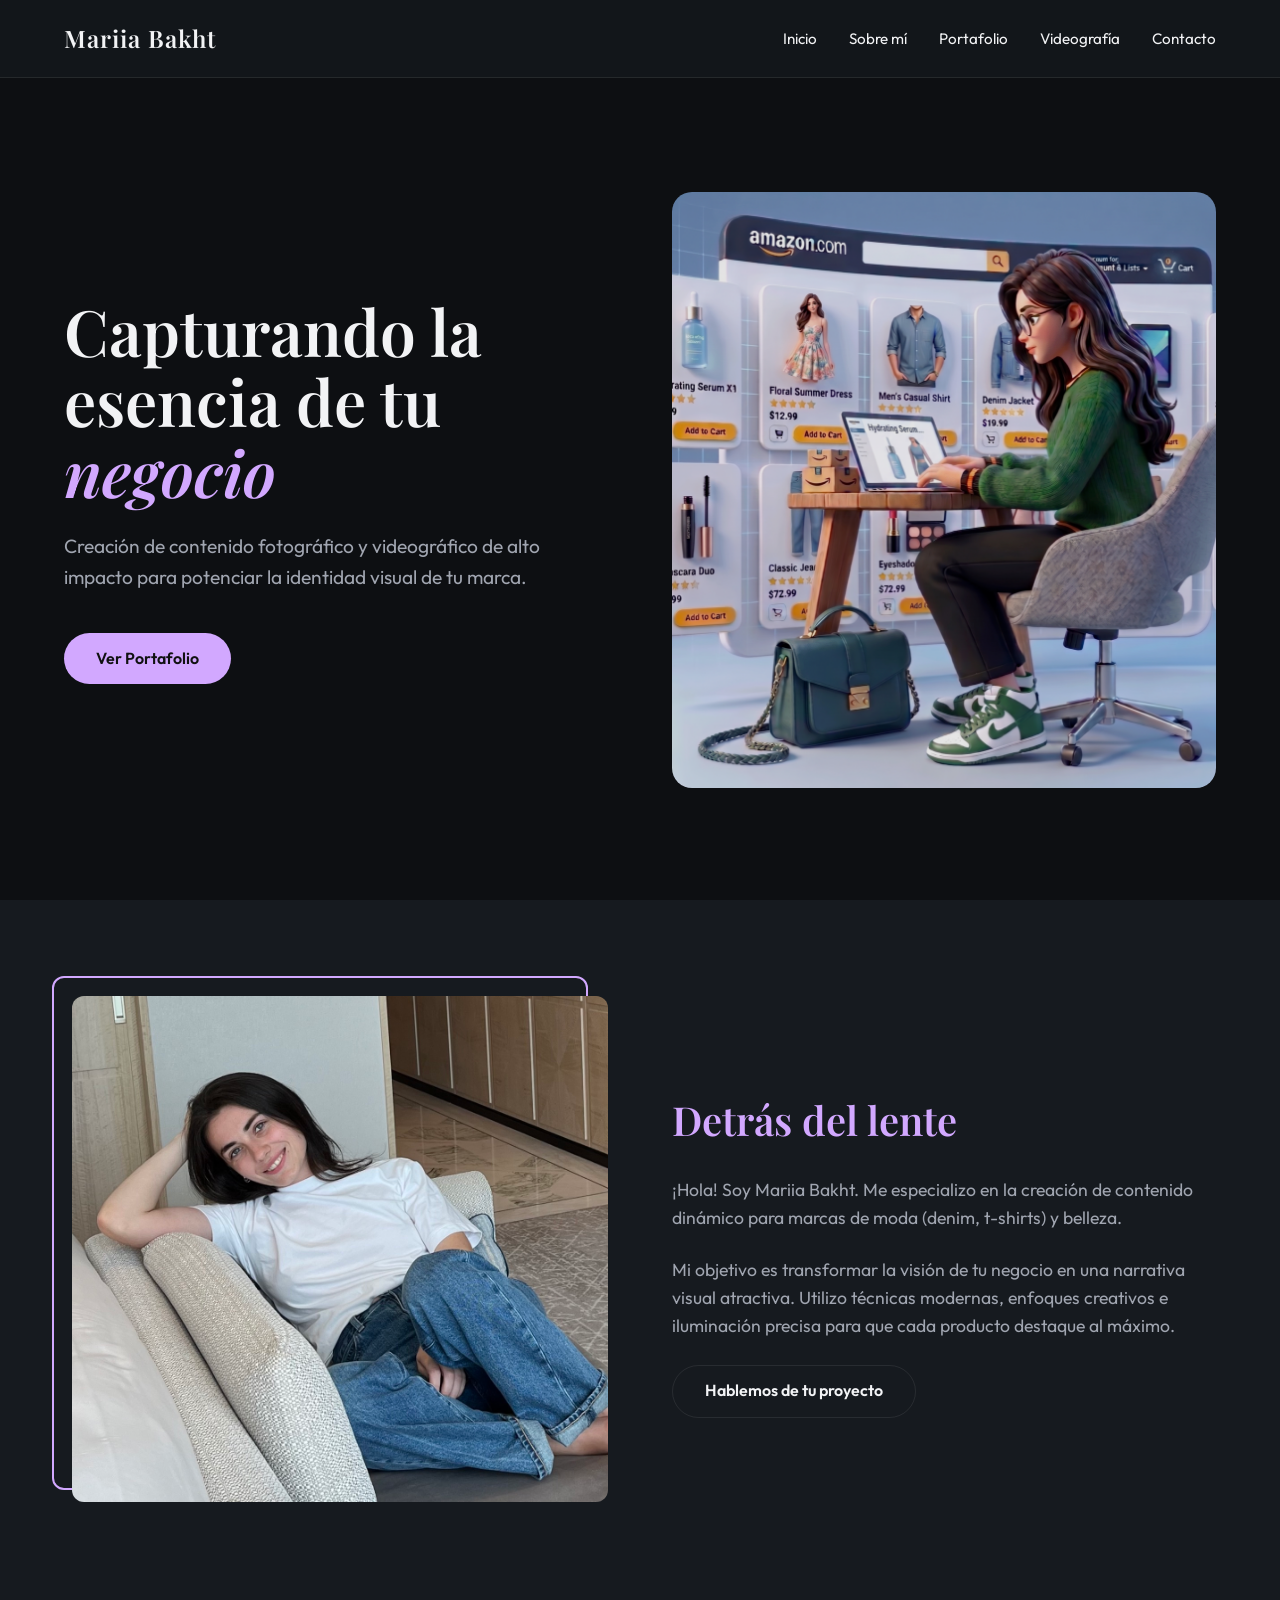
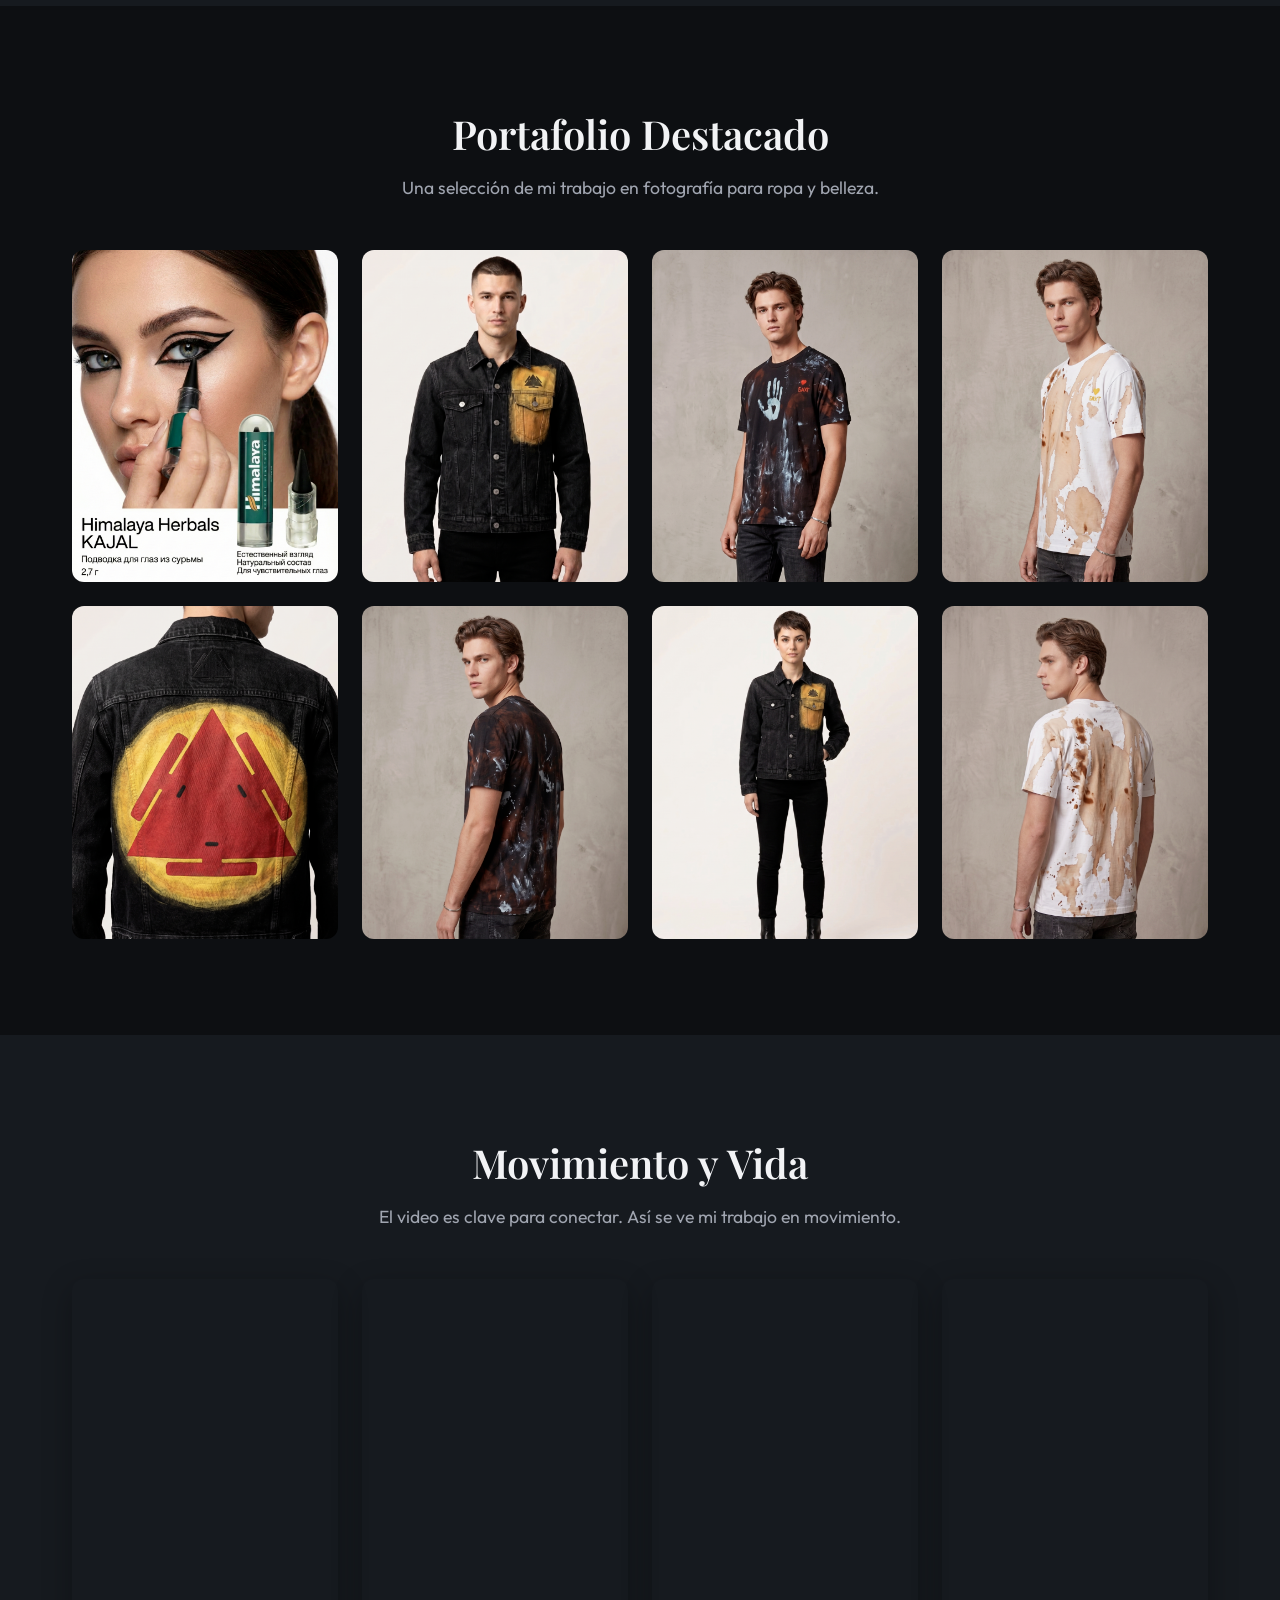
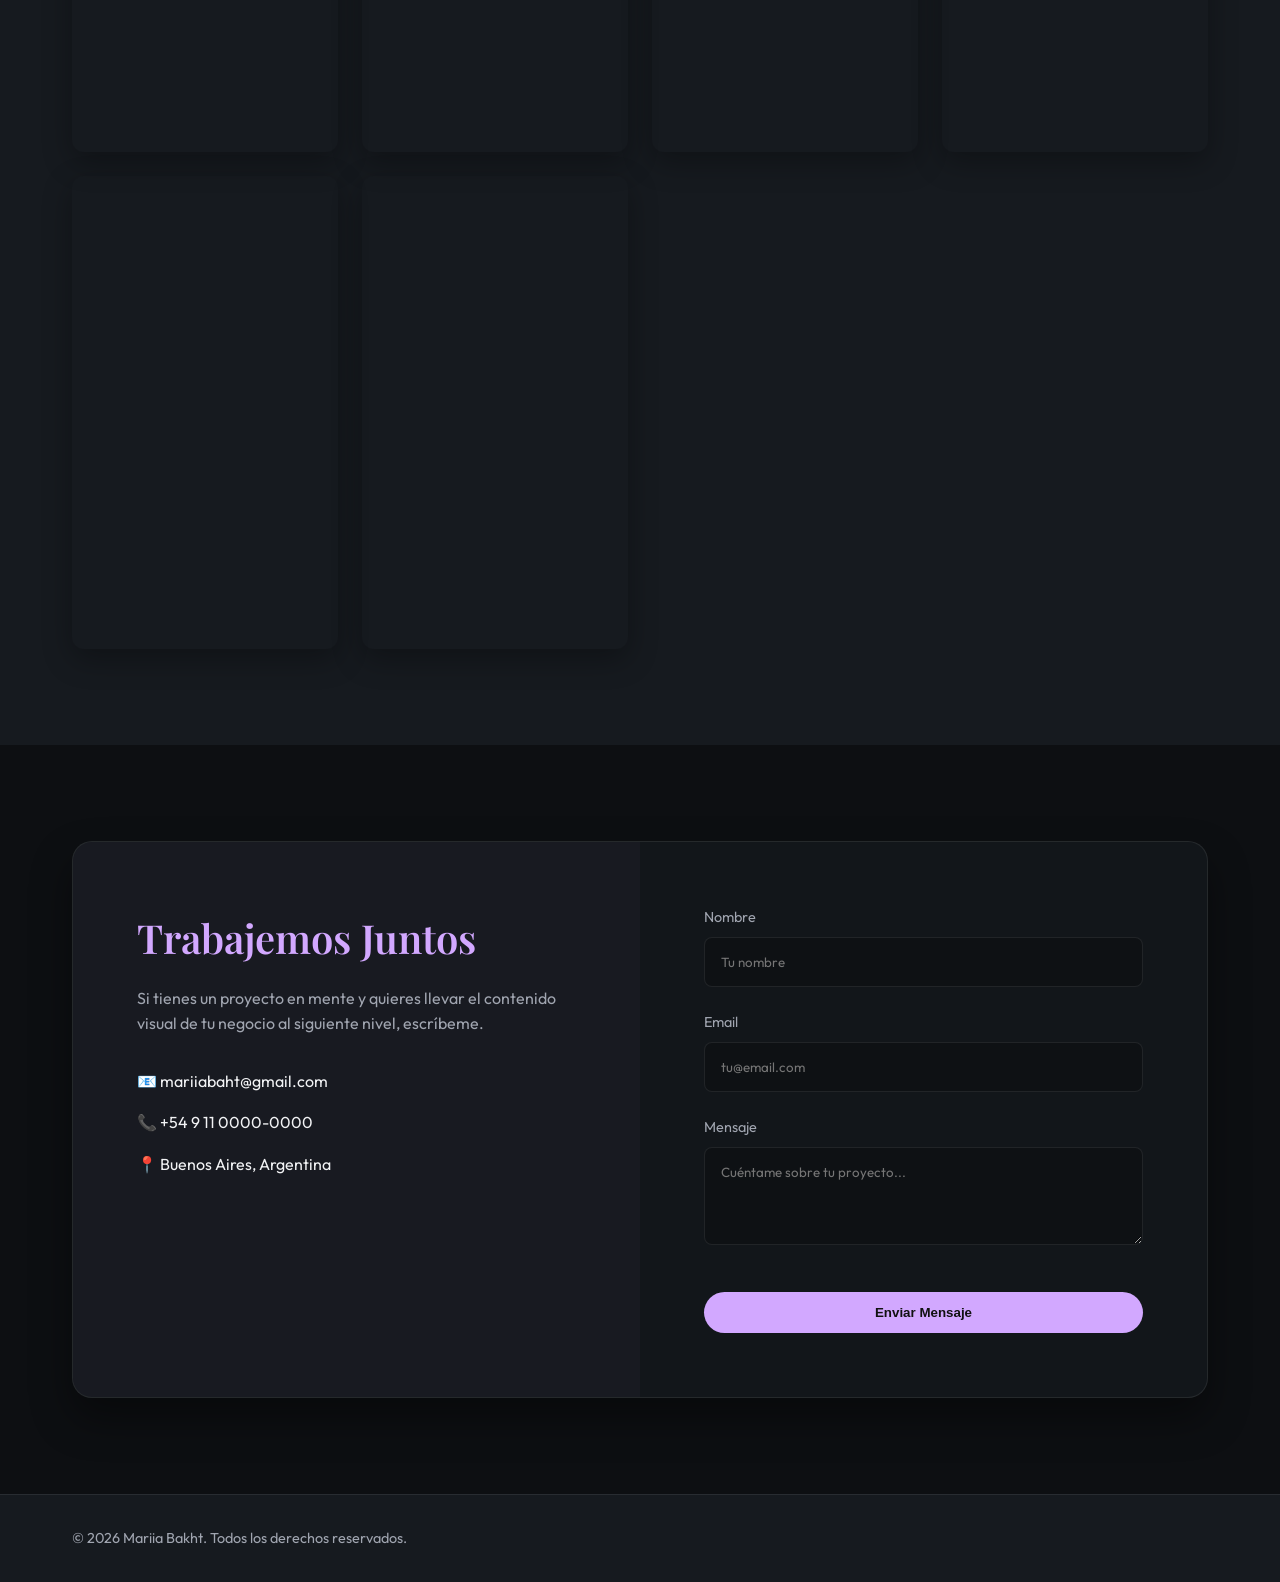
==== index.html @ 43c28d66 "Add files via upload" ====
<!DOCTYPE html>
<html lang="es">

<head>
    <meta charset="UTF-8">
    <meta name="viewport" content="width=device-width, initial-scale=1.0">
    <title>Mariia Bakht | Content Creator</title>
    <meta name="description"
        content="Portafolio de Mariia Bakht, creadora de contenido visual (foto y video) para negocios, marcas de ropa y belleza.">
    <link rel="preconnect" href="https://fonts.googleapis.com">
    <link rel="preconnect" href="https://fonts.gstatic.com" crossorigin>
    <link
        href="https://fonts.googleapis.com/css2?family=Outfit:wght@300;400;600;800&family=Playfair+Display:ital,wght@0,600;1,600&display=swap"
        rel="stylesheet">
    <link rel="stylesheet" href="style.css">
</head>

<body>
    <header class="navbar">
        <a href="#inicio" class="logo">Mariia Bakht</a>
        <nav>
            <ul class="nav-links">
                <li><a href="#inicio">Inicio</a></li>
                <li><a href="#sobre-mi">Sobre mí</a></li>
                <li><a href="#portafolio">Portafolio</a></li>
                <li><a href="#videografia">Videografía</a></li>
                <li><a href="#contacto">Contacto</a></li>
            </ul>
        </nav>
    </header>
    <section id="inicio" class="hero">
        <div class="hero-content">
            <h1>Capturando la esencia de tu <span>negocio</span></h1>
            <p>Creación de contenido fotográfico y videográfico de alto impacto para potenciar la identidad visual de tu
                marca.</p>
            <a href="#portafolio" class="btn-primary">Ver Portafolio</a>
        </div>
        <div class="hero-image">
            <img src="images/background.png" alt="Hero background">
        </div>
    </section>
    <section id="sobre-mi" class="about">
        <div class="container">
            <div class="about-grid">
                <div class="about-image">
                    <img src="images/MariiaBakht_web.jpg" alt="Foto de Mariia Bakht trabajando">
                    <div class="image-backdrop"></div>
                </div>
                <div class="about-text">
                    <h2>Detrás del lente</h2>
                    <p>¡Hola! Soy Mariia Bakht. Me especializo en la creación de contenido dinámico para marcas de moda
                        (denim, t-shirts) y belleza.</p>
                    <p>Mi objetivo es transformar la visión de tu negocio en una narrativa visual atractiva. Utilizo
                        técnicas modernas, enfoques creativos e iluminación precisa para que cada producto destaque al
                        máximo.</p>
                    <a href="#contacto" class="btn-secondary">Hablemos de tu proyecto</a>
                </div>
            </div>
        </div>
    </section>
    <section id="portafolio" class="portfolio">
        <div class="container">
            <h2>Portafolio Destacado</h2>
            <p class="section-subtitle">Una selección de mi trabajo en fotografía para ropa y belleza.</p>

            <div class="gallery-grid">
                <div class="gallery-item">
                    <img src="images/himal1.png" alt="Trabajo Beauty">
                    <div class="overlay">
                        <h3>Beauty</h3>
                        <p>Iluminación y detalle</p>
                    </div>
                </div>
                <div class="gallery-item stretch-row">
                    <img src="images/denim/denim2.png" alt="Trabajo Denim">
                    <div class="overlay">
                        <h3>Denim</h3>
                        <p>Colección de temporada</p>
                    </div>
                </div>
                <div class="gallery-item stretch-row">
                    <img src="images/t-shirt/t-shirt2.png" alt="Trabajo T-Shirt">
                    <div class="overlay">
                        <h3>T-Shirts</h3>
                        <p>Casual y fresco</p>
                    </div>
                </div>
                <div class="gallery-item">
                    <img src="images/t-shirt 2/t-shirt_2_2.png" alt="Trabajo T-Shirt 2">
                    <div class="overlay">
                        <h3>Streetwear</h3>
                        <p>Estética moderna</p>
                    </div>
                </div>
                <div class="gallery-item">
                    <img src="images/denim/denim1.png" alt="Trabajo Denim 1">
                    <div class="overlay">
                        <h3>Denim Urbano</h3>
                        <p>Texturas y estilo</p>
                    </div>
                </div>
                <div class="gallery-item">
                    <img src="images/t-shirt/t-shirt3.png" alt="Trabajo T-Shirt 3">
                    <div class="overlay">
                        <h3>T-Shirts</h3>
                        <p>Moda casual</p>
                    </div>
                </div>
                <div class="gallery-item">
                    <img src="images/denim/denim3.png" alt="Trabajo Denim 3">
                    <div class="overlay">
                        <h3>Jeans Wear</h3>
                        <p>Detalles en mezclilla</p>
                    </div>
                </div>
                <div class="gallery-item">
                    <img src="images/t-shirt 2/t-shirt_2_3.png" alt="Trabajo Streetwear 3">
                    <div class="overlay">
                        <h3>Streetwear</h3>
                        <p>Vibras urbanas</p>
                    </div>
                </div>
            </div>
        </div>
    </section>
    <section id="videografia" class="videography">
        <div class="container">
            <h2>Movimiento y Vida</h2>
            <p class="section-subtitle">El video es clave para conectar. Así se ve mi trabajo en movimiento.</p>

            <div class="video-grid">
                <div class="video-wrapper">
                    <video autoplay loop muted playsinline>
                        <source src="images/video/video10.mp4" type="video/mp4">
                    </video>
                </div>
                <div class="video-wrapper">
                    <video autoplay loop muted playsinline>
                        <source src="images/video/video11.mp4" type="video/mp4">
                    </video>
                </div>
                <div class="video-wrapper">
                    <video autoplay loop muted playsinline>
                        <source src="images/video/video3.mp4" type="video/mp4">
                    </video>
                </div>
                <div class="video-wrapper">
                    <video autoplay loop muted playsinline>
                        <source src="images/video/video9.mp4" type="video/mp4">
                    </video>
                </div>
                <div class="video-wrapper">
                    <video autoplay loop muted playsinline>
                        <source src="images/video/video12.mp4" type="video/mp4">
                    </video>
                </div>
                <div class="video-wrapper">
                    <video autoplay loop muted playsinline>
                        <source src="images/video/video13.mp4" type="video/mp4">
                    </video>
                </div>
            </div>
        </div>
    </section>
    <section id="contacto" class="contact">
        <div class="container">
            <div class="contact-box">
                <div class="contact-info">
                    <h2>Trabajemos Juntos</h2>
                    <p>Si tienes un proyecto en mente y quieres llevar el contenido visual de tu negocio al siguiente
                        nivel, escríbeme.</p>
                    <ul>
                        <li>📧 mariiabaht@gmail.com</li>
                        <li>📞 +54 9 11 0000-0000</li>
                        <li>📍 Buenos Aires, Argentina</li>
                    </ul>
                </div>
                <form class="contact-form" action="#" method="get">
                    <div class="input-group">
                        <label for="name">Nombre</label>
                        <input type="text" id="name" name="name" required placeholder="Tu nombre">
                    </div>
                    <div class="input-group">
                        <label for="email">Email</label>
                        <input type="email" id="email" name="email" required placeholder="tu@email.com">
                    </div>
                    <div class="input-group">
                        <label for="message">Mensaje</label>
                        <textarea id="message" name="message" rows="4" required
                            placeholder="Cuéntame sobre tu proyecto..."></textarea>
                    </div>
                    <button type="submit" class="btn-primary"
                        onclick="event.preventDefault(); alert('¡Gracias por tu mensaje! Me comunicaré contigo pronto.');">Enviar
                        Mensaje</button>
                </form>
            </div>
        </div>
    </section>
    <footer>
        <div class="container footer-content">
            <p>&copy; 2026 Mariia Bakht. Todos los derechos reservados.</p>
        </div>
    </footer>
</body>

</html>
---- style.css ----
:root {
    --bg-color: #0d0f12;
    --bg-secondary: #161a1f;
    --text-primary: #f2f3f5;
    --text-secondary: #a0a5b0;
    --accent: #d2a8ff;
    --accent-hover: #b886f8;
    --glass-bg: rgba(22, 26, 31, 0.7);
    --glass-border: rgba(255, 255, 255, 0.08);
    --font-heading: 'Playfair Display', serif;
    --font-body: 'Outfit', sans-serif;
    --transition: 0.3s cubic-bezier(0.4, 0, 0.2, 1);
}

* {
    margin: 0;
    padding: 0;
    box-sizing: border-box;
}

html {
    scroll-behavior: smooth;
}

body {
    background-color: var(--bg-color);
    color: var(--text-primary);
    font-family: var(--font-body);
    line-height: 1.6;
    overflow-x: hidden;
}

h1, h2, h3 {
    font-family: var(--font-heading);
    font-weight: 600;
}

a {
    text-decoration: none;
    color: inherit;
    transition: var(--transition);
}

ul {
    list-style: none;
}

.container {
    max-width: 1200px;
    margin: 0 auto;
    padding: 0 2rem;
}

.section-subtitle {
    color: var(--text-secondary);
    text-align: center;
    margin-bottom: 3rem;
    font-size: 1.1rem;
}

.btn-primary, .btn-secondary {
    display: inline-block;
    padding: 0.8rem 2rem;
    border-radius: 50px;
    font-weight: 600;
    cursor: pointer;
    border: none;
    transition: var(--transition);
}

.btn-primary {
    background-color: var(--accent);
    color: #111;
}

.btn-primary:hover {
    background-color: var(--accent-hover);
    transform: translateY(-2px);
    box-shadow: 0 10px 20px rgba(210, 168, 255, 0.2);
}

.btn-secondary {
    background-color: transparent;
    color: var(--text-primary);
    border: 1px solid var(--glass-border);
}

.btn-secondary:hover {
    border-color: var(--accent);
    color: var(--accent);
}

.navbar {
    position: fixed;
    top: 0;
    width: 100%;
    display: flex;
    justify-content: space-between;
    align-items: center;
    padding: 1.2rem 5%;
    background: var(--glass-bg);
    backdrop-filter: blur(12px);
    -webkit-backdrop-filter: blur(12px);
    border-bottom: 1px solid var(--glass-border);
    z-index: 1000;
}

.logo {
    font-family: var(--font-heading);
    font-size: 1.5rem;
    font-weight: 600;
    letter-spacing: 1px;
}

.nav-links {
    display: flex;
    gap: 2rem;
}

.nav-links a {
    font-size: 0.95rem;
    font-weight: 400;
    position: relative;
}

.nav-links a::after {
    content: '';
    position: absolute;
    bottom: -4px;
    left: 0;
    width: 0;
    height: 2px;
    background-color: var(--accent);
    transition: var(--transition);
}

.nav-links a:hover {
    color: var(--accent);
}

.nav-links a:hover::after {
    width: 100%;
}

.hero {
    min-height: 100vh;
    display: flex;
    align-items: center;
    padding: 0 5%;
    padding-top: 80px;
    gap: 4rem;
}

.hero-content {
    flex: 1;
}

.hero-content h1 {
    font-size: 4rem;
    line-height: 1.1;
    margin-bottom: 1.5rem;
}

.hero-content h1 span {
    color: var(--accent);
    font-style: italic;
}

.hero-content p {
    color: var(--text-secondary);
    font-size: 1.2rem;
    margin-bottom: 2.5rem;
    max-width: 500px;
}

.hero-image {
    flex: 1;
    display: flex;
    justify-content: center;
    align-items: center;
}

.hero-image img, .hero-image video {
    max-width: 100%;
    max-height: 80vh;
    width: auto;
    height: auto;
    display: block;
    border-radius: 20px;
    filter: brightness(0.9);
}

.about {
    padding: 6rem 0;
    background-color: var(--bg-secondary);
}

.about-grid {
    display: grid;
    grid-template-columns: 1fr 1fr;
    gap: 4rem;
    align-items: center;
}

.about-image {
    position: relative;
}

.about-image img {
    width: 100%;
    border-radius: 12px;
    position: relative;
    z-index: 2;
}

.image-backdrop {
    position: absolute;
    top: -20px;
    left: -20px;
    width: 100%;
    height: 100%;
    border: 2px solid var(--accent);
    border-radius: 12px;
    z-index: 1;
}

.about-text h2 {
    font-size: 2.5rem;
    margin-bottom: 1.5rem;
    color: var(--accent);
}

.about-text p {
    color: var(--text-secondary);
    font-size: 1.1rem;
    margin-bottom: 1.5rem;
}

.portfolio {
    padding: 6rem 0;
}

.portfolio h2 {
    text-align: center;
    font-size: 2.5rem;
    margin-bottom: 0.5rem;
}

.gallery-grid {
    display: grid;
    grid-template-columns: repeat(auto-fit, minmax(220px, 1fr));
    gap: 1.5rem;
}

.stretch-row {
}

.gallery-item {
    position: relative;
    border-radius: 12px;
    overflow: hidden;
    cursor: pointer;
    aspect-ratio: 4 / 5;
}

.gallery-item img {
    width: 100%;
    height: 100%;
    object-fit: cover;
    display: block;
    transition: transform 0.6s ease;
}

.gallery-item .overlay {
    position: absolute;
    inset: 0;
    background: linear-gradient(to top, rgba(0,0,0,0.8) 0%, transparent 60%);
    display: flex;
    flex-direction: column;
    justify-content: flex-end;
    padding: 2rem;
    opacity: 0;
    transition: opacity var(--transition);
}

.gallery-item:hover img {
    transform: scale(1.05);
}

.gallery-item:hover .overlay {
    opacity: 1;
}

.overlay h3 {
    font-size: 1.5rem;
    margin-bottom: 0.3rem;
}

.overlay p {
    color: var(--accent);
    font-size: 0.9rem;
}

.videography {
    padding: 6rem 0;
    background-color: var(--bg-secondary);
}

.videography h2 {
    text-align: center;
    font-size: 2.5rem;
    margin-bottom: 0.5rem;
}

.video-grid {
    display: grid;
    grid-template-columns: repeat(auto-fit, minmax(250px, 1fr));
    gap: 1.5rem;
}

.video-wrapper {
    border-radius: 12px;
    overflow: hidden;
    box-shadow: 0 10px 30px rgba(0,0,0,0.3);
    aspect-ratio: 9/16; 
}

.video-wrapper video {
    width: 100%;
    height: 100%;
    object-fit: cover;
}

.contact {
    padding: 6rem 0;
}

.contact-box {
    display: flex;
    background: var(--glass-bg);
    border: 1px solid var(--glass-border);
    border-radius: 20px;
    overflow: hidden;
    box-shadow: 0 20px 40px rgba(0,0,0,0.4);
}

.contact-info {
    flex: 1;
    padding: 4rem;
    background: rgba(210, 168, 255, 0.03);
}

.contact-info h2 {
    font-size: 2.5rem;
    margin-bottom: 1rem;
    color: var(--accent);
}

.contact-info p {
    color: var(--text-secondary);
    margin-bottom: 2rem;
}

.contact-info ul li {
    margin-bottom: 1rem;
    display: flex;
    align-items: center;
    gap: 10px;
    color: var(--text-primary);
}

.contact-form {
    flex: 1;
    padding: 4rem;
}

.input-group {
    margin-bottom: 1.5rem;
}

.input-group label {
    display: block;
    margin-bottom: 0.5rem;
    font-size: 0.9rem;
    color: var(--text-secondary);
}

.input-group input,
.input-group textarea {
    width: 100%;
    padding: 1rem;
    background: rgba(0,0,0,0.2);
    border: 1px solid var(--glass-border);
    border-radius: 8px;
    color: var(--text-primary);
    font-family: inherit;
    transition: var(--transition);
}

.input-group input:focus,
.input-group textarea:focus {
    outline: none;
    border-color: var(--accent);
    background: rgba(0,0,0,0.4);
}

.contact-form button {
    width: 100%;
    margin-top: 1rem;
}

footer {
    background-color: var(--bg-secondary);
    padding: 2rem 0;
    border-top: 1px solid var(--glass-border);
}

.footer-content {
    display: flex;
    justify-content: space-between;
    align-items: center;
    color: var(--text-secondary);
    font-size: 0.9rem;
}

.school-footer {
    color: var(--accent);
    font-style: italic;
}

@media (max-width: 900px) {
    .hero {
        flex-direction: column;
        text-align: center;
        padding-top: 120px;
    }
    
    .hero-content h1 {
        font-size: 3rem;
    }

    .hero-content p {
        margin: 0 auto 2.5rem auto;
    }

    .hero-image {
        width: 100%;
    }
    
    .about-grid, .contact-box {
        grid-template-columns: 1fr;
        flex-direction: column;
    }

    .gallery-grid {
        grid-template-columns: 1fr;
    }

    .stretch-row {
    }

    .nav-links {
        display: none; 
    }
}
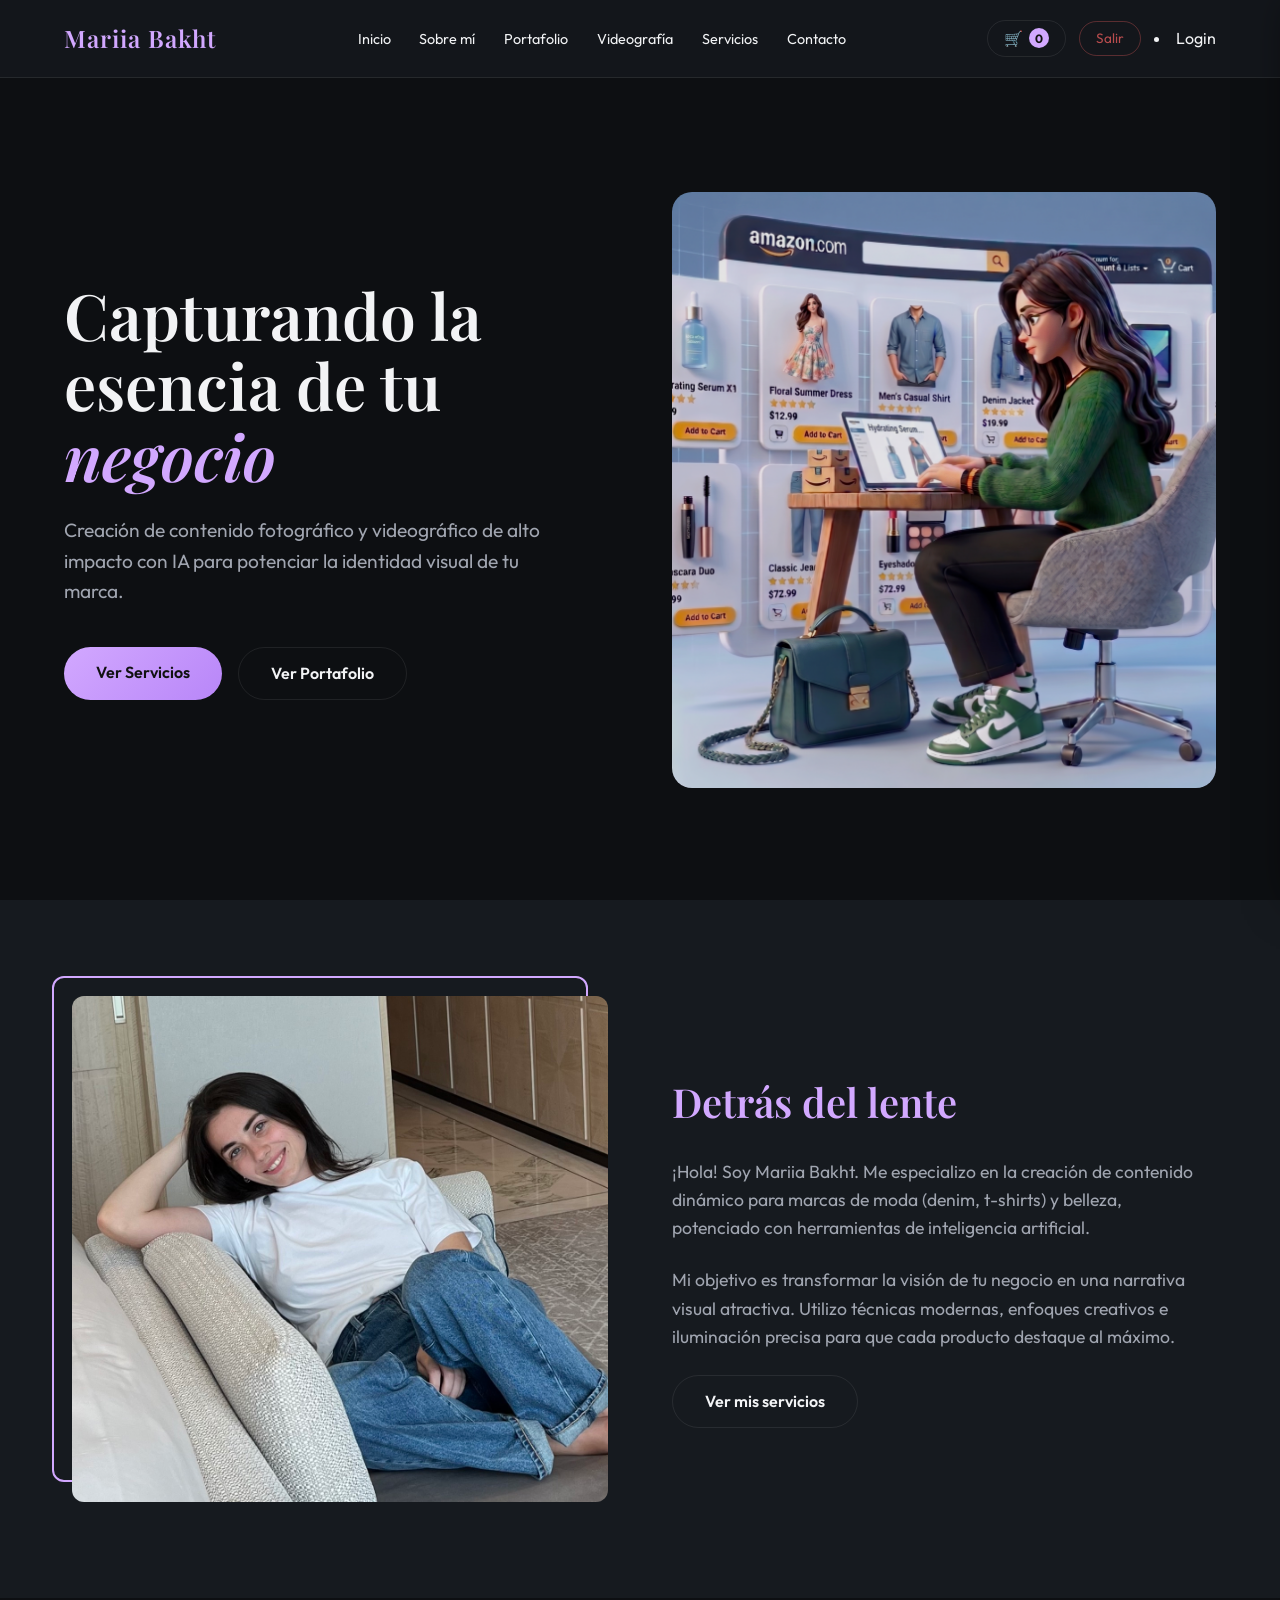
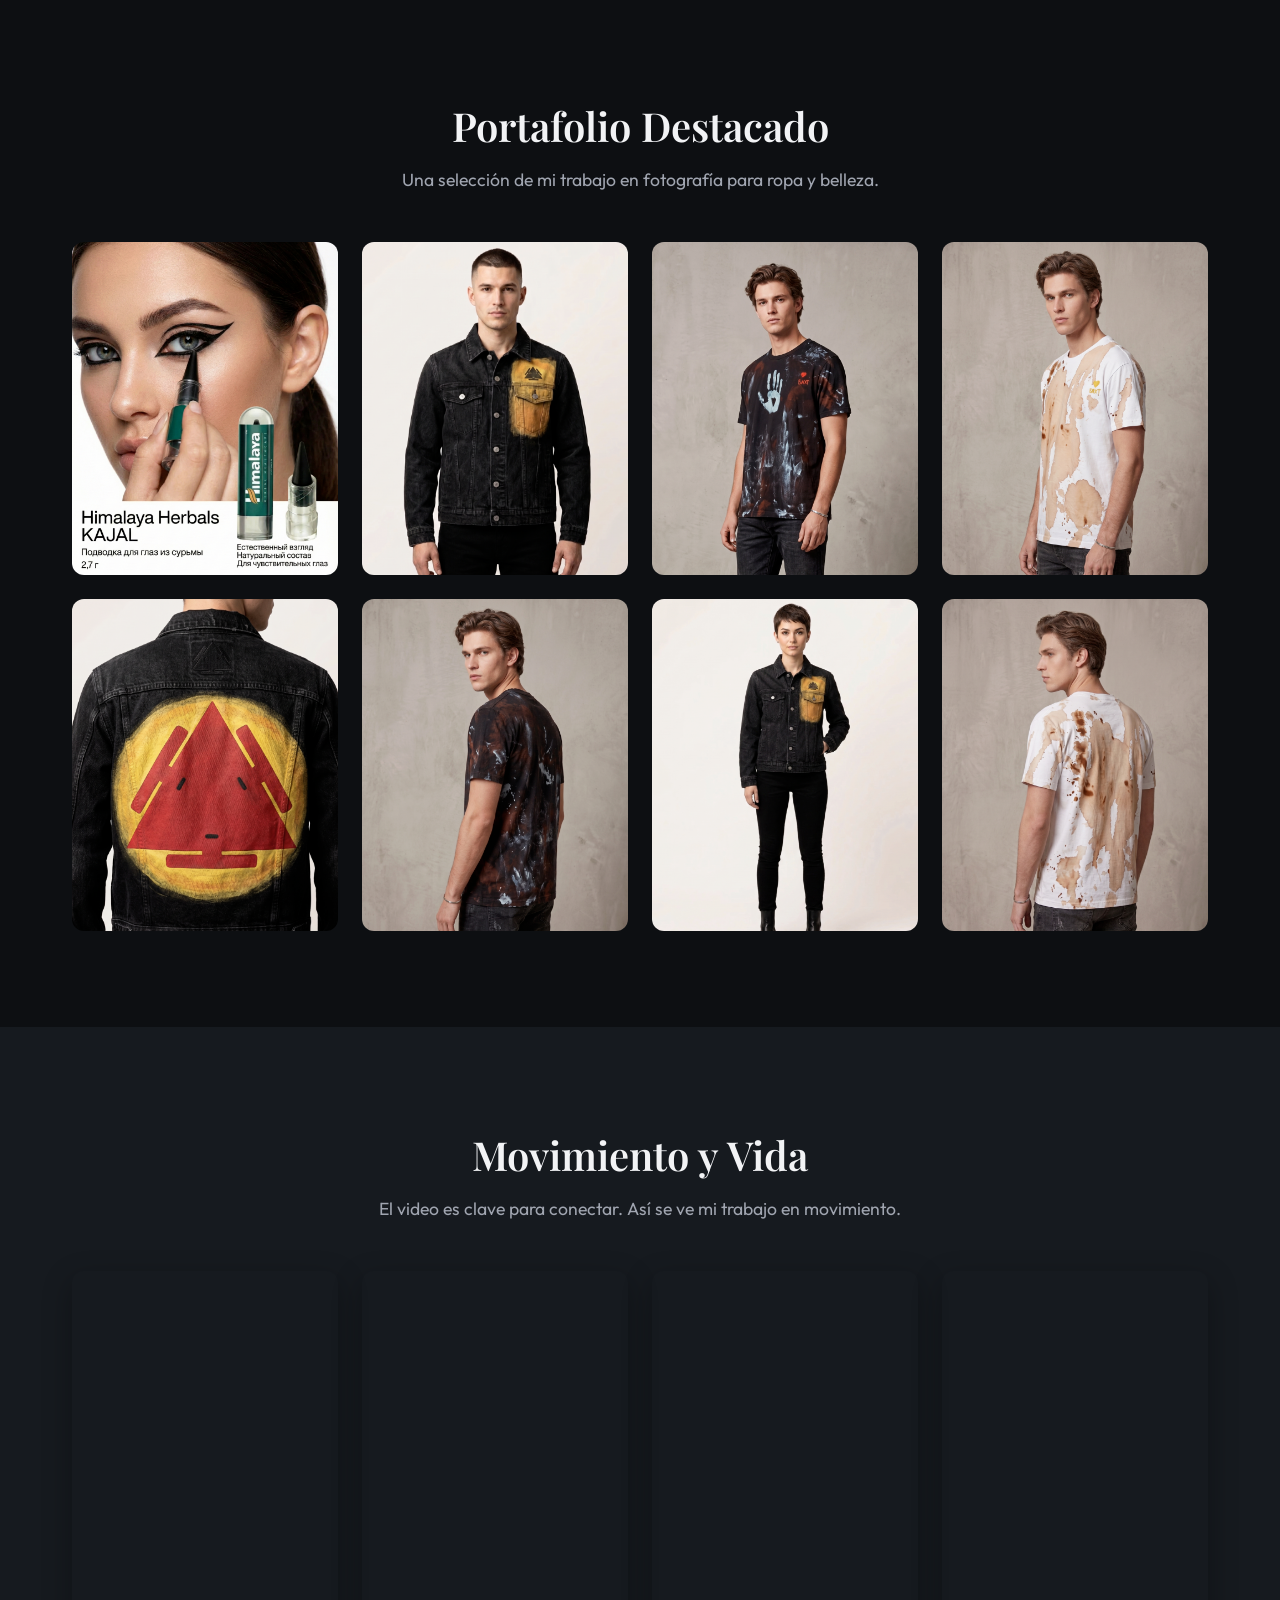
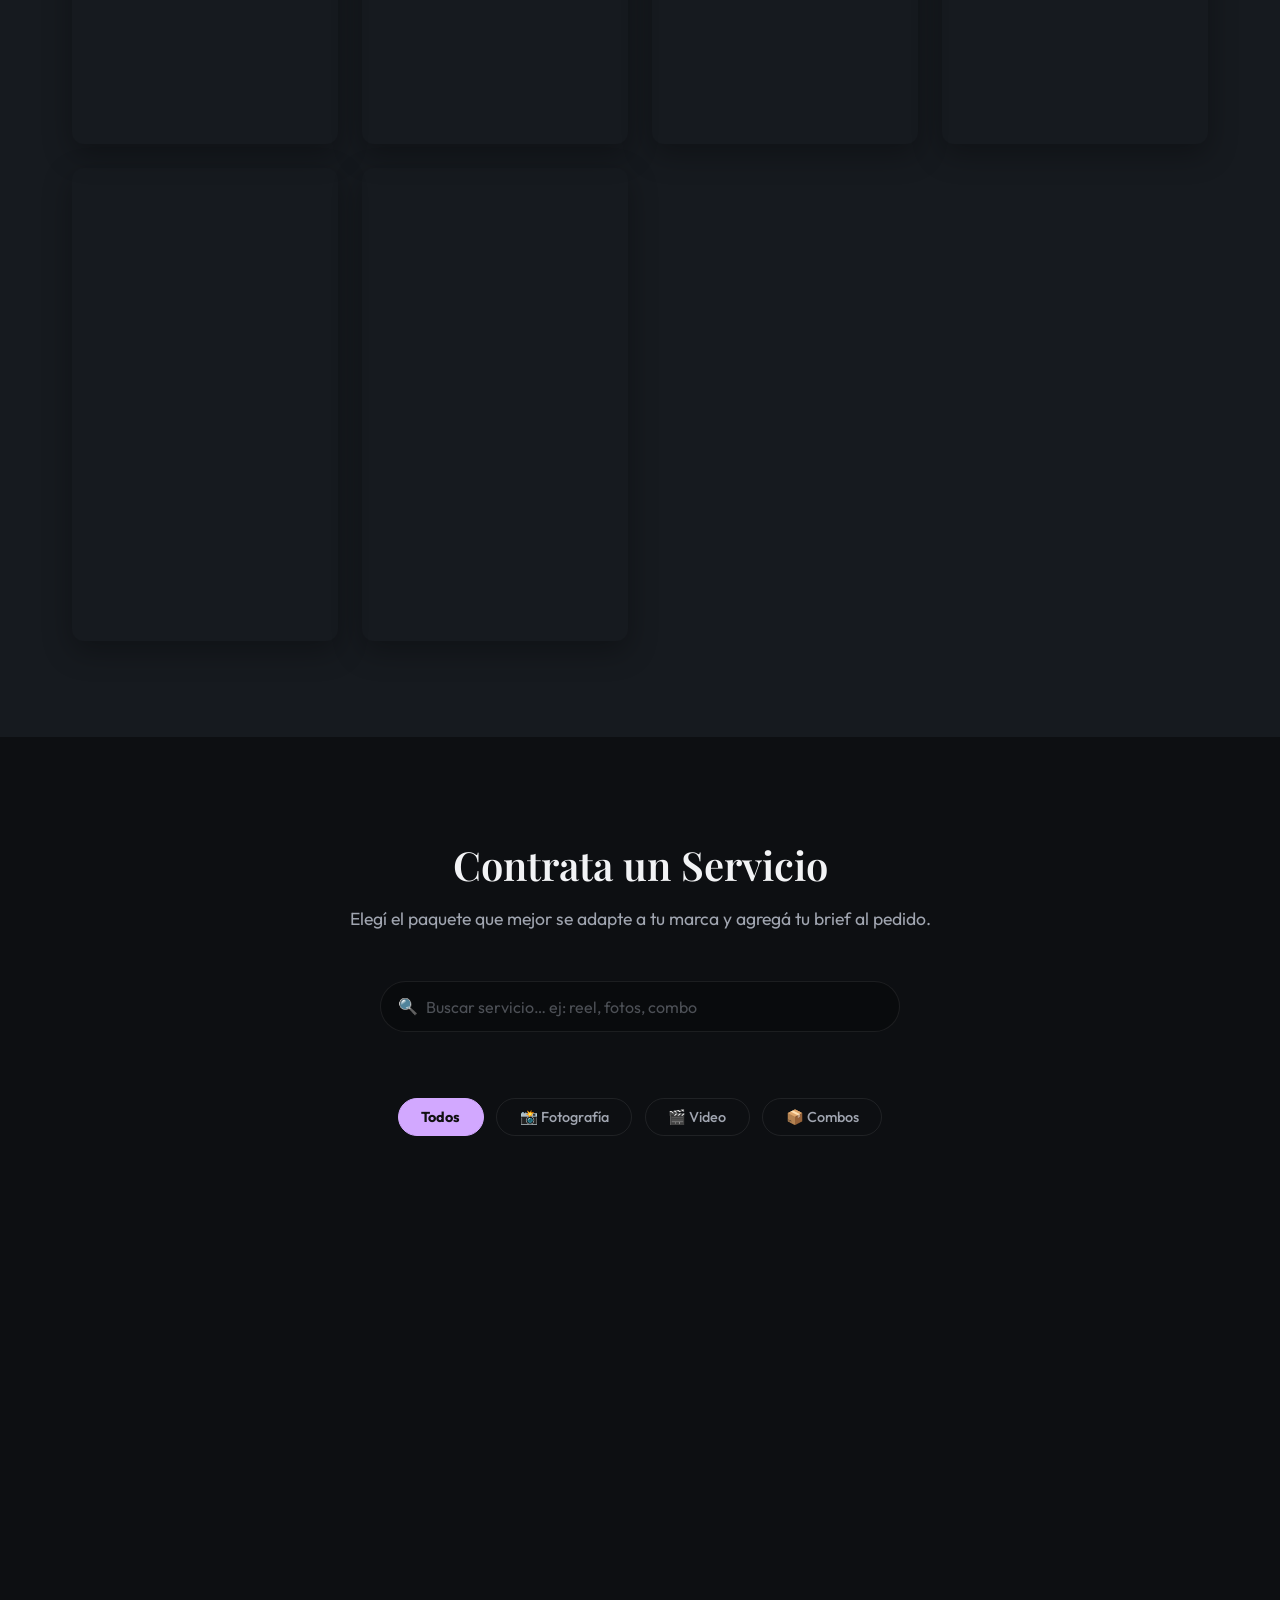
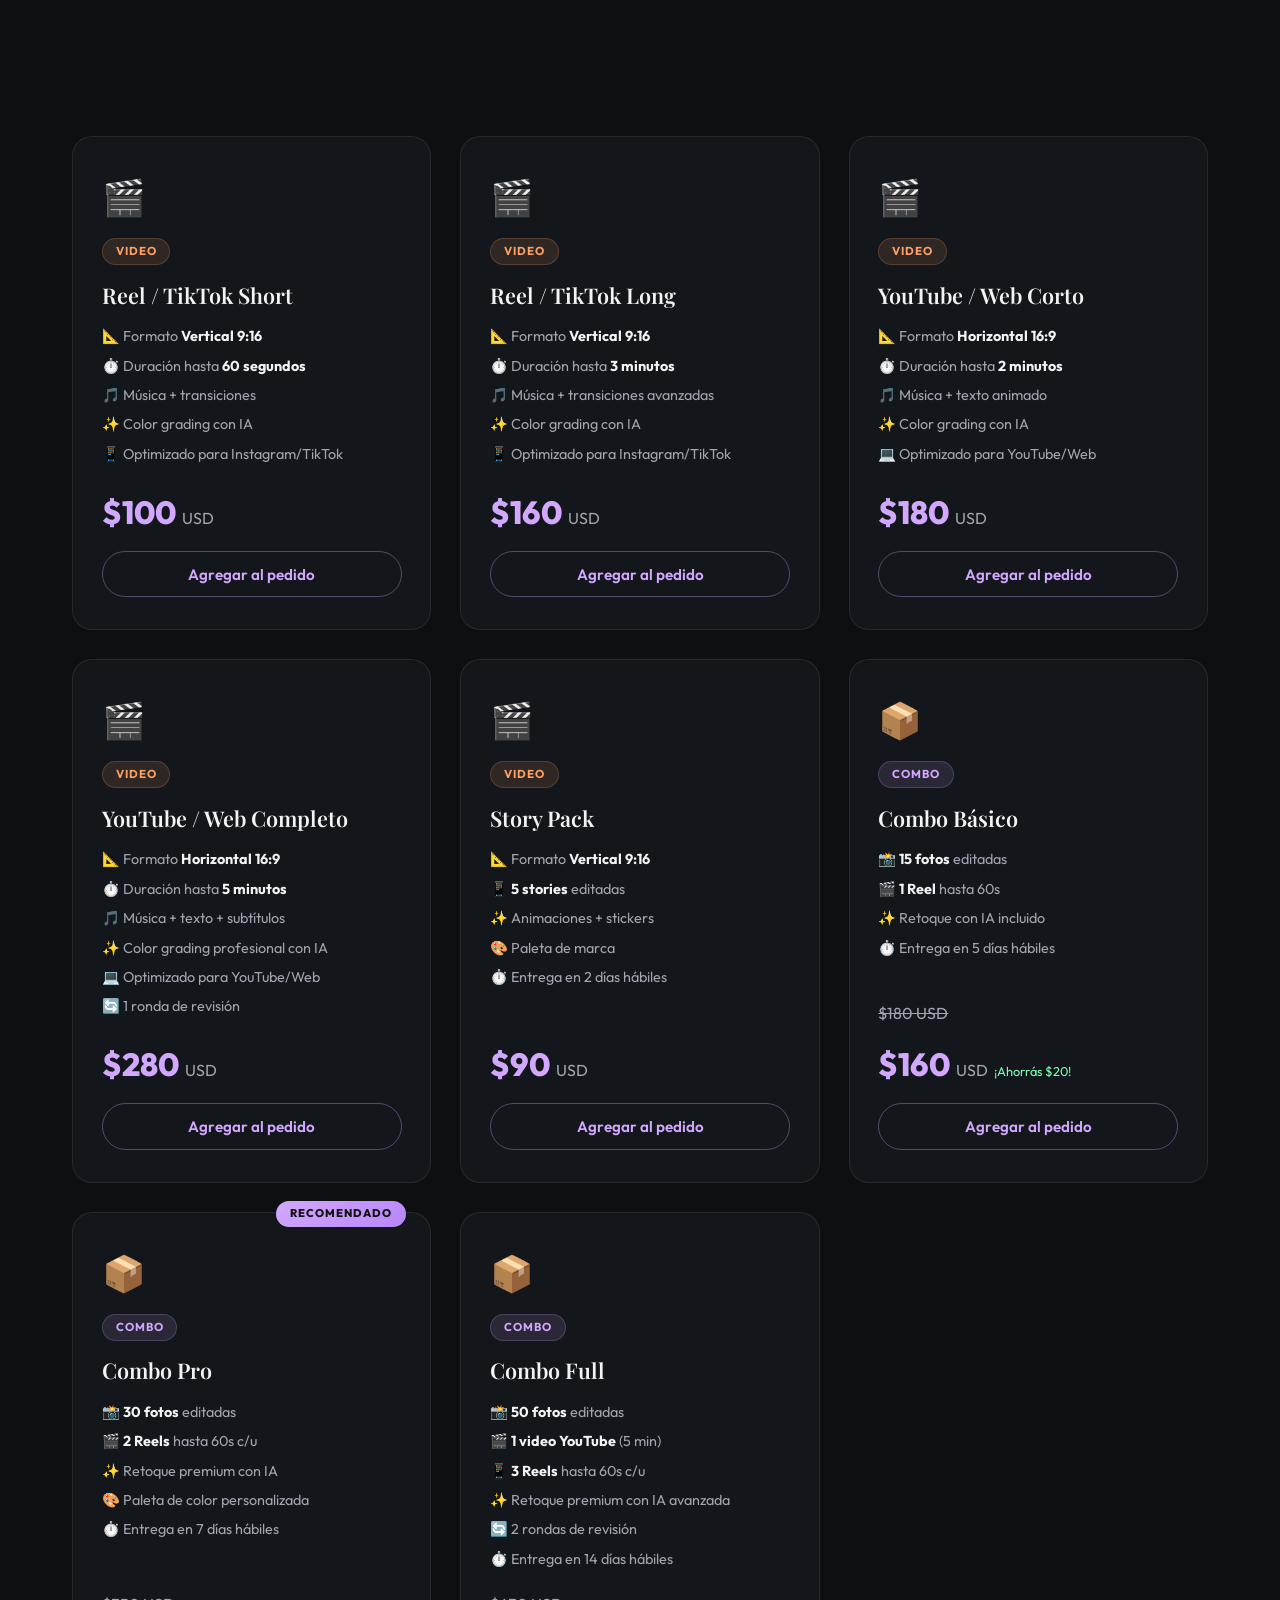
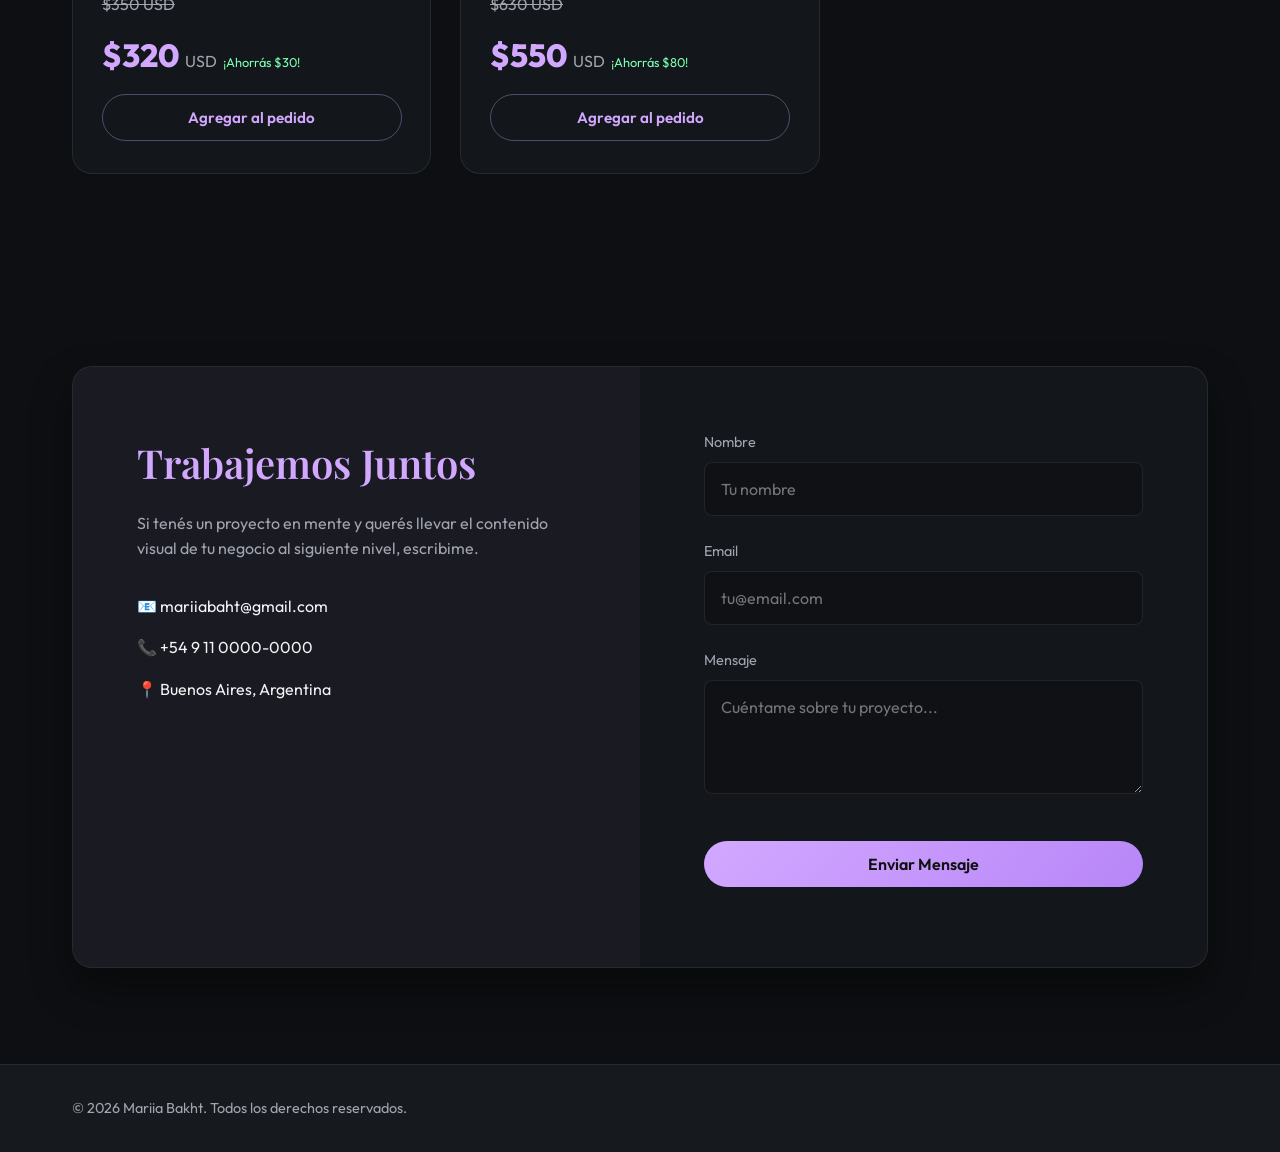
==== commit 0619ac82: "Add files via upload" ====
--- a/index.html
+++ b/index.html
@@ -6,7 +6,7 @@
     <meta name="viewport" content="width=device-width, initial-scale=1.0">
     <title>Mariia Bakht | Content Creator</title>
     <meta name="description"
-        content="Portafolio de Mariia Bakht, creadora de contenido visual (foto y video) para negocios, marcas de ropa y belleza.">
+        content="Portafolio y servicios de Mariia Bakht, creadora de contenido visual (foto y video) con IA para negocios, marcas de ropa y belleza.">
     <link rel="preconnect" href="https://fonts.googleapis.com">
     <link rel="preconnect" href="https://fonts.gstatic.com" crossorigin>
     <link
@@ -16,29 +16,58 @@
 </head>
 
 <body>
-    <header class="navbar">
+    <header class="navbar" id="navbar">
         <a href="#inicio" class="logo">Mariia Bakht</a>
         <nav>
-            <ul class="nav-links">
+            <ul class="nav-links" id="nav-links">
                 <li><a href="#inicio">Inicio</a></li>
                 <li><a href="#sobre-mi">Sobre mí</a></li>
                 <li><a href="#portafolio">Portafolio</a></li>
                 <li><a href="#videografia">Videografía</a></li>
+                <li><a href="#servicios">Servicios</a></li>
                 <li><a href="#contacto">Contacto</a></li>
             </ul>
         </nav>
+        <div class="navbar-actions">
+            <button class="cart-btn" id="cart-btn" aria-label="Ver carrito">
+                🛒 <span class="cart-count" id="cart-count">0</span>
+            </button>
+            <button class="logout-btn" id="logout-btn" title="Cerrar sesión">Salir</button>
+            <button class="hamburger" id="hamburger" aria-label="Abrir menú" aria-expanded="false">
+                <span></span><span></span><span></span>
+            </button>
+            <li><a href="home.html">Login</a></li>
+        </div>
     </header>
+
+    <div class="mobile-overlay" id="mobile-overlay"></div>
+    <div class="mobile-menu" id="mobile-menu">
+        <button class="mobile-menu-close" id="mobile-menu-close" aria-label="Cerrar menú">✕</button>
+        <ul>
+            <li><a href="#inicio" class="mobile-nav-link">Inicio</a></li>
+            <li><a href="#sobre-mi" class="mobile-nav-link">Sobre mí</a></li>
+            <li><a href="#portafolio" class="mobile-nav-link">Portafolio</a></li>
+            <li><a href="#videografia" class="mobile-nav-link">Videografía</a></li>
+            <li><a href="#servicios" class="mobile-nav-link">Servicios</a></li>
+            <li><a href="#contacto" class="mobile-nav-link">Contacto</a></li>
+        </ul>
+    </div>
+
     <section id="inicio" class="hero">
         <div class="hero-content">
             <h1>Capturando la esencia de tu <span>negocio</span></h1>
-            <p>Creación de contenido fotográfico y videográfico de alto impacto para potenciar la identidad visual de tu
-                marca.</p>
-            <a href="#portafolio" class="btn-primary">Ver Portafolio</a>
+            <p>Creación de contenido fotográfico y videográfico de alto impacto con IA para potenciar la identidad
+                visual de tu marca.</p>
+            <div class="hero-btns">
+                <a href="#servicios" class="btn-primary">Ver Servicios</a>
+                <a href="#portafolio" class="btn-secondary">Ver Portafolio</a>
+            </div>
         </div>
         <div class="hero-image">
             <img src="images/background.png" alt="Hero background">
         </div>
     </section>
+
     <section id="sobre-mi" class="about">
         <div class="container">
             <div class="about-grid">
@@ -49,15 +78,16 @@
                 <div class="about-text">
                     <h2>Detrás del lente</h2>
                     <p>¡Hola! Soy Mariia Bakht. Me especializo en la creación de contenido dinámico para marcas de moda
-                        (denim, t-shirts) y belleza.</p>
+                        (denim, t-shirts) y belleza, potenciado con herramientas de inteligencia artificial.</p>
                     <p>Mi objetivo es transformar la visión de tu negocio en una narrativa visual atractiva. Utilizo
                         técnicas modernas, enfoques creativos e iluminación precisa para que cada producto destaque al
                         máximo.</p>
-                    <a href="#contacto" class="btn-secondary">Hablemos de tu proyecto</a>
+                    <a href="#servicios" class="btn-secondary">Ver mis servicios</a>
                 </div>
             </div>
         </div>
     </section>
+
     <section id="portafolio" class="portfolio">
         <div class="container">
             <h2>Portafolio Destacado</h2>
@@ -123,6 +153,7 @@
             </div>
         </div>
     </section>
+
     <section id="videografia" class="videography">
         <div class="container">
             <h2>Movimiento y Vida</h2>
@@ -162,20 +193,233 @@
             </div>
         </div>
     </section>
+
+    <section id="servicios" class="services">
+        <div class="container">
+            <h2>Contrata un Servicio</h2>
+            <p class="section-subtitle">Elegí el paquete que mejor se adapte a tu marca y agregá tu brief al pedido.</p>
+
+            <div class="service-search-wrap">
+                <span class="service-search-icon">🔍</span>
+                <input
+                    type="search"
+                    id="service-search"
+                    class="service-search"
+                    placeholder="Buscar servicio… ej: reel, fotos, combo"
+                    autocomplete="off"
+                    aria-label="Buscar servicios">
+                <button class="service-search-clear" id="service-search-clear" aria-label="Limpiar búsqueda">✕</button>
+            </div>
+            <p class="search-no-results" id="search-no-results" aria-live="polite"></p>
+
+            <div class="service-filters" id="service-filters">
+                <button class="filter-btn active" data-filter="all" id="filter-all">Todos</button>
+                <button class="filter-btn" data-filter="foto" id="filter-foto">📸 Fotografía</button>
+                <button class="filter-btn" data-filter="video" id="filter-video">🎬 Video</button>
+                <button class="filter-btn" data-filter="combo" id="filter-combo">📦 Combos</button>
+            </div>
+
+            <div class="services-grid" id="services-grid">
+
+                <div class="service-card" data-category="foto" id="service-mini">
+                    <div class="service-icon">📸</div>
+                    <div class="service-badge foto">Fotografía</div>
+                    <h3>Mini Shoot</h3>
+                    <ul class="service-details">
+                        <li>🖼️ <strong>10 fotos</strong> editadas</li>
+                        <li>✨ Retoque profesional con IA</li>
+                        <li>📁 Entrega en alta resolución</li>
+                        <li>⏱️ Entrega en 3 días hábiles</li>
+                    </ul>
+                    <div class="service-price">$80 <span>USD</span></div>
+                    <button class="btn-add-cart" data-id="mini-shoot" data-name="Mini Shoot" data-price="80"
+                        data-category="foto" id="add-mini-shoot">Agregar al pedido</button>
+                </div>
+
+                <div class="service-card" data-category="foto" id="service-standard">
+                    <div class="service-icon">📸</div>
+                    <div class="service-badge foto">Fotografía</div>
+                    <span class="service-popular">MÁS PEDIDO</span>
+                    <h3>Standard Shoot</h3>
+                    <ul class="service-details">
+                        <li>🖼️ <strong>25 fotos</strong> editadas</li>
+                        <li>✨ Retoque profesional con IA</li>
+                        <li>🎨 Paleta de color personalizada</li>
+                        <li>📁 Entrega en alta resolución</li>
+                        <li>⏱️ Entrega en 5 días hábiles</li>
+                    </ul>
+                    <div class="service-price">$150 <span>USD</span></div>
+                    <button class="btn-add-cart" data-id="standard-shoot" data-name="Standard Shoot" data-price="150"
+                        data-category="foto" id="add-standard-shoot">Agregar al pedido</button>
+                </div>
+
+                <div class="service-card" data-category="foto" id="service-premium">
+                    <div class="service-icon">📸</div>
+                    <div class="service-badge foto">Fotografía</div>
+                    <h3>Premium Shoot</h3>
+                    <ul class="service-details">
+                        <li>🖼️ <strong>50 fotos</strong> editadas</li>
+                        <li>✨ Retoque premium con IA avanzada</li>
+                        <li>🎨 Paleta de color + moodboard</li>
+                        <li>📁 Alta resolución + versiones web</li>
+                        <li>⏱️ Entrega en 7 días hábiles</li>
+                        <li>🔄 2 rondas de revisión</li>
+                    </ul>
+                    <div class="service-price">$250 <span>USD</span></div>
+                    <button class="btn-add-cart" data-id="premium-shoot" data-name="Premium Shoot" data-price="250"
+                        data-category="foto" id="add-premium-shoot">Agregar al pedido</button>
+                </div>
+
+                <div class="service-card" data-category="video" id="service-reel-60">
+                    <div class="service-icon">🎬</div>
+                    <div class="service-badge video">Video</div>
+                    <h3>Reel / TikTok Short</h3>
+                    <ul class="service-details">
+                        <li>📐 Formato <strong>Vertical 9:16</strong></li>
+                        <li>⏱️ Duración hasta <strong>60 segundos</strong></li>
+                        <li>🎵 Música + transiciones</li>
+                        <li>✨ Color grading con IA</li>
+                        <li>📱 Optimizado para Instagram/TikTok</li>
+                    </ul>
+                    <div class="service-price">$100 <span>USD</span></div>
+                    <button class="btn-add-cart" data-id="reel-60" data-name="Reel/TikTok (60s)" data-price="100"
+                        data-category="video" id="add-reel-60">Agregar al pedido</button>
+                </div>
+
+                <div class="service-card" data-category="video" id="service-reel-3min">
+                    <div class="service-icon">🎬</div>
+                    <div class="service-badge video">Video</div>
+                    <h3>Reel / TikTok Long</h3>
+                    <ul class="service-details">
+                        <li>📐 Formato <strong>Vertical 9:16</strong></li>
+                        <li>⏱️ Duración hasta <strong>3 minutos</strong></li>
+                        <li>🎵 Música + transiciones avanzadas</li>
+                        <li>✨ Color grading con IA</li>
+                        <li>📱 Optimizado para Instagram/TikTok</li>
+                    </ul>
+                    <div class="service-price">$160 <span>USD</span></div>
+                    <button class="btn-add-cart" data-id="reel-3min" data-name="Reel/TikTok (3 min)" data-price="160"
+                        data-category="video" id="add-reel-3min">Agregar al pedido</button>
+                </div>
+
+                <div class="service-card" data-category="video" id="service-yt-2min">
+                    <div class="service-icon">🎬</div>
+                    <div class="service-badge video">Video</div>
+                    <h3>YouTube / Web Corto</h3>
+                    <ul class="service-details">
+                        <li>📐 Formato <strong>Horizontal 16:9</strong></li>
+                        <li>⏱️ Duración hasta <strong>2 minutos</strong></li>
+                        <li>🎵 Música + texto animado</li>
+                        <li>✨ Color grading con IA</li>
+                        <li>💻 Optimizado para YouTube/Web</li>
+                    </ul>
+                    <div class="service-price">$180 <span>USD</span></div>
+                    <button class="btn-add-cart" data-id="yt-2min" data-name="YouTube/Web (2 min)" data-price="180"
+                        data-category="video" id="add-yt-2min">Agregar al pedido</button>
+                </div>
+
+                <div class="service-card" data-category="video" id="service-yt-5min">
+                    <div class="service-icon">🎬</div>
+                    <div class="service-badge video">Video</div>
+                    <h3>YouTube / Web Completo</h3>
+                    <ul class="service-details">
+                        <li>📐 Formato <strong>Horizontal 16:9</strong></li>
+                        <li>⏱️ Duración hasta <strong>5 minutos</strong></li>
+                        <li>🎵 Música + texto + subtítulos</li>
+                        <li>✨ Color grading profesional con IA</li>
+                        <li>💻 Optimizado para YouTube/Web</li>
+                        <li>🔄 1 ronda de revisión</li>
+                    </ul>
+                    <div class="service-price">$280 <span>USD</span></div>
+                    <button class="btn-add-cart" data-id="yt-5min" data-name="YouTube/Web (5 min)" data-price="280"
+                        data-category="video" id="add-yt-5min">Agregar al pedido</button>
+                </div>
+
+                <div class="service-card" data-category="video" id="service-story-pack">
+                    <div class="service-icon">🎬</div>
+                    <div class="service-badge video">Video</div>
+                    <h3>Story Pack</h3>
+                    <ul class="service-details">
+                        <li>📐 Formato <strong>Vertical 9:16</strong></li>
+                        <li>📱 <strong>5 stories</strong> editadas</li>
+                        <li>✨ Animaciones + stickers</li>
+                        <li>🎨 Paleta de marca</li>
+                        <li>⏱️ Entrega en 2 días hábiles</li>
+                    </ul>
+                    <div class="service-price">$90 <span>USD</span></div>
+                    <button class="btn-add-cart" data-id="story-pack" data-name="Story Pack (5 stories)" data-price="90"
+                        data-category="video" id="add-story-pack">Agregar al pedido</button>
+                </div>
+
+                <div class="service-card" data-category="combo" id="service-combo-basico">
+                    <div class="service-icon">📦</div>
+                    <div class="service-badge combo">Combo</div>
+                    <h3>Combo Básico</h3>
+                    <ul class="service-details">
+                        <li>📸 <strong>15 fotos</strong> editadas</li>
+                        <li>🎬 <strong>1 Reel</strong> hasta 60s</li>
+                        <li>✨ Retoque con IA incluido</li>
+                        <li>⏱️ Entrega en 5 días hábiles</li>
+                    </ul>
+                    <div class="service-price original-price">$180 USD</div>
+                    <div class="service-price combo-price">$160 <span>USD</span> <em>¡Ahorrás $20!</em></div>
+                    <button class="btn-add-cart" data-id="combo-basico" data-name="Combo Básico" data-price="160"
+                        data-category="combo" id="add-combo-basico">Agregar al pedido</button>
+                </div>
+
+                <div class="service-card" data-category="combo" id="service-combo-pro">
+                    <div class="service-icon">📦</div>
+                    <div class="service-badge combo">Combo</div>
+                    <span class="service-popular">RECOMENDADO</span>
+                    <h3>Combo Pro</h3>
+                    <ul class="service-details">
+                        <li>📸 <strong>30 fotos</strong> editadas</li>
+                        <li>🎬 <strong>2 Reels</strong> hasta 60s c/u</li>
+                        <li>✨ Retoque premium con IA</li>
+                        <li>🎨 Paleta de color personalizada</li>
+                        <li>⏱️ Entrega en 7 días hábiles</li>
+                    </ul>
+                    <div class="service-price original-price">$350 USD</div>
+                    <div class="service-price combo-price">$320 <span>USD</span> <em>¡Ahorrás $30!</em></div>
+                    <button class="btn-add-cart" data-id="combo-pro" data-name="Combo Pro" data-price="320"
+                        data-category="combo" id="add-combo-pro">Agregar al pedido</button>
+                </div>
+
+                <div class="service-card" data-category="combo" id="service-combo-full">
+                    <div class="service-icon">📦</div>
+                    <div class="service-badge combo">Combo</div>
+                    <h3>Combo Full</h3>
+                    <ul class="service-details">
+                        <li>📸 <strong>50 fotos</strong> editadas</li>
+                        <li>🎬 <strong>1 video YouTube</strong> (5 min)</li>
+                        <li>📱 <strong>3 Reels</strong> hasta 60s c/u</li>
+                        <li>✨ Retoque premium con IA avanzada</li>
+                        <li>🔄 2 rondas de revisión</li>
+                        <li>⏱️ Entrega en 14 días hábiles</li>
+                    </ul>
+                    <div class="service-price original-price">$630 USD</div>
+                    <div class="service-price combo-price">$550 <span>USD</span> <em>¡Ahorrás $80!</em></div>
+                    <button class="btn-add-cart" data-id="combo-full" data-name="Combo Full" data-price="550"
+                        data-category="combo" id="add-combo-full">Agregar al pedido</button>
+                </div>
+            </div>
+        </div>
+    </section>
+
     <section id="contacto" class="contact">
         <div class="container">
             <div class="contact-box">
                 <div class="contact-info">
                     <h2>Trabajemos Juntos</h2>
-                    <p>Si tienes un proyecto en mente y quieres llevar el contenido visual de tu negocio al siguiente
-                        nivel, escríbeme.</p>
+                    <p>Si tenés un proyecto en mente y querés llevar el contenido visual de tu negocio al siguiente
+                        nivel, escribime.</p>
                     <ul>
                         <li>📧 mariiabaht@gmail.com</li>
                         <li>📞 +54 9 11 0000-0000</li>
                         <li>📍 Buenos Aires, Argentina</li>
                     </ul>
                 </div>
-                <form class="contact-form" action="#" method="get">
+                <form class="contact-form" id="contact-form" novalidate>
                     <div class="input-group">
                         <label for="name">Nombre</label>
                         <input type="text" id="name" name="name" required placeholder="Tu nombre">
@@ -189,18 +433,140 @@
                         <textarea id="message" name="message" rows="4" required
                             placeholder="Cuéntame sobre tu proyecto..."></textarea>
                     </div>
-                    <button type="submit" class="btn-primary"
-                        onclick="event.preventDefault(); alert('¡Gracias por tu mensaje! Me comunicaré contigo pronto.');">Enviar
-                        Mensaje</button>
+                    <button type="submit" class="btn-primary" id="contact-submit-btn">Enviar Mensaje</button>
+                    <p class="form-success" id="form-success"></p>
                 </form>
             </div>
         </div>
     </section>
+
     <footer>
         <div class="container footer-content">
-            <p>&copy; 2026 Mariia Bakht. Todos los derechos reservados.</p>
+            <p>© 2026 Mariia Bakht. Todos los derechos reservados.</p>
         </div>
     </footer>
+
+    <div class="cart-overlay" id="cart-overlay"></div>
+    <aside class="cart-drawer" id="cart-drawer" aria-label="Carrito de pedido">
+        <div class="cart-header">
+            <h2>Tu Pedido</h2>
+            <button class="cart-close" id="cart-close" aria-label="Cerrar carrito">✕</button>
+        </div>
+        <div class="cart-items" id="cart-items">
+            <p class="cart-empty" id="cart-empty">Tu pedido está vacío.<br>¡Elegí un servicio!</p>
+        </div>
+        <div class="cart-footer" id="cart-footer">
+            <div class="cart-total">
+                Total: <strong id="cart-total">$0 USD</strong>
+            </div>
+            <button class="btn-primary cart-checkout" id="cart-checkout">Enviar Pedido</button>
+        </div>
+    </aside>
+
+    <div class="modal-overlay" id="modal-overlay">
+        <div class="modal" id="brief-modal" role="dialog" aria-modal="true" aria-labelledby="modal-title">
+            <button class="modal-close" id="modal-close" aria-label="Cerrar">✕</button>
+            <h2 id="modal-title">Agregar al pedido</h2>
+            <p id="modal-service-name" class="modal-service-name"></p>
+            <p class="modal-price-label">Precio: <strong id="modal-price"></strong></p>
+            <div class="modal-quantity">
+                <label>Cantidad</label>
+                <div class="qty-control">
+                    <button type="button" class="qty-btn" id="qty-minus" aria-label="Reducir cantidad">−</button>
+                    <span class="qty-value" id="qty-value">1</span>
+                    <button type="button" class="qty-btn" id="qty-plus" aria-label="Aumentar cantidad">+</button>
+                </div>
+                <p class="qty-subtotal">Subtotal: <strong id="modal-subtotal"></strong></p>
+            </div>
+            <div class="modal-brief">
+                <label for="brief-text">Brief / TZ del proyecto <span>(opcional)</span></label>
+                <textarea id="brief-text" rows="4"
+                    placeholder="Describí tu proyecto: estilo, colores, referencias, dónde se publicará, fecha límite, etc."></textarea>
+            </div>
+            <div class="modal-actions">
+                <button class="btn-secondary" id="modal-cancel">Cancelar</button>
+                <button class="btn-primary" id="modal-confirm">Confirmar y agregar</button>
+            </div>
+        </div>
+    </div>
+
+    <div class="modal-overlay" id="contact-checkout-overlay">
+        <div class="modal contact-checkout-modal" id="contact-checkout-modal" role="dialog" aria-modal="true"
+            aria-labelledby="contact-checkout-title">
+            <button class="modal-close" id="contact-checkout-close" aria-label="Cerrar">✕</button>
+            <div class="checkout-steps">
+                <span class="checkout-step done">1 · Pedido</span>
+                <span class="checkout-sep">›</span>
+                <span class="checkout-step active">2 · Tus datos</span>
+                <span class="checkout-sep">›</span>
+                <span class="checkout-step">3 · Confirmación</span>
+            </div>
+            <h2 id="contact-checkout-title">Tus datos de contacto</h2>
+            <p class="modal-subtitle">Para coordinar tu proyecto, nececito saber cómo contactarte.</p>
+
+            <form id="contact-checkout-form" novalidate>
+                <div class="login-row-2">
+                    <div class="checkout-field">
+                        <label for="co-nombre">Nombre</label>
+                        <input type="text" id="co-nombre" placeholder="Tu nombre" required autocomplete="given-name">
+                    </div>
+                    <div class="checkout-field">
+                        <label for="co-apellido">Apellido</label>
+                        <input type="text" id="co-apellido" placeholder="Tu apellido" required autocomplete="family-name">
+                    </div>
+                </div>
+                <div class="checkout-field">
+                    <label for="co-email">Email</label>
+                    <input type="email" id="co-email" placeholder="tu@email.com" required autocomplete="email">
+                </div>
+                <div class="checkout-field">
+                    <label for="co-phone">Teléfono</label>
+                    <input type="tel" id="co-phone" placeholder="+54 9 11 0000-0000" autocomplete="tel">
+                </div>
+
+                <div class="checkout-field">
+                    <label>Mensajero preferido para coordinar</label>
+                    <div class="messenger-options" id="messenger-options">
+                        <button type="button" class="messenger-btn" data-messenger="WhatsApp" id="msg-whatsapp">
+                            <span class="msg-icon">💬</span> WhatsApp
+                        </button>
+                        <button type="button" class="messenger-btn" data-messenger="Facebook" id="msg-facebook">
+                            <span class="msg-icon">📘</span> Facebook
+                        </button>
+                        <button type="button" class="messenger-btn" data-messenger="Instagram" id="msg-instagram">
+                            <span class="msg-icon">📸</span> Instagram
+                        </button>
+                        <button type="button" class="messenger-btn" data-messenger="Telegram" id="msg-telegram">
+                            <span class="msg-icon">✈️</span> Telegram
+                        </button>
+                        <button type="button" class="messenger-btn" data-messenger="Email" id="msg-email">
+                            <span class="msg-icon">📧</span> Solo email
+                        </button>
+                    </div>
+                </div>
+
+                <p class="auth-error" id="co-error" aria-live="polite"></p>
+
+                <div class="modal-actions">
+                    <button type="button" class="btn-secondary" id="co-back">Volver</button>
+                    <button type="submit" class="btn-primary" id="co-submit">Confirmar pedido</button>
+                </div>
+            </form>
+        </div>
+    </div>
+
+    <div class="modal-overlay" id="order-overlay">
+        <div class="modal order-modal" id="order-modal" role="dialog" aria-modal="true"
+            aria-labelledby="order-modal-title">
+            <div class="order-success-icon">✅</div>
+            <h2 id="order-modal-title">¡Pedido Enviado!</h2>
+            <p>Gracias por confiar en Mariia Bakht.<br>Me comunicaré contigo en menos de 24 hs.</p>
+            <div class="order-summary" id="order-summary"></div>
+            <button class="btn-primary" id="order-close">Cerrar</button>
+        </div>
+    </div>
+
+    <script src="script.js"></script>
 </body>
 
-</html>+</html>
--- a/style.css
+++ b/style.css
@@ -1,28 +1,22 @@
-
 :root {
-    --bg-color: #0d0f12;
-    --bg-secondary: #161a1f;
-    --text-primary: #f2f3f5;
-    --text-secondary: #a0a5b0;
-    --accent: #d2a8ff;
-    --accent-hover: #b886f8;
-    --glass-bg: rgba(22, 26, 31, 0.7);
-    --glass-border: rgba(255, 255, 255, 0.08);
-    --font-heading: 'Playfair Display', serif;
-    --font-body: 'Outfit', sans-serif;
-    --transition: 0.3s cubic-bezier(0.4, 0, 0.2, 1);
-}
-
-* {
-    margin: 0;
-    padding: 0;
-    box-sizing: border-box;
-}
-
-html {
-    scroll-behavior: smooth;
-}
-
+    --bg-color:      #0d0f12;
+    --bg-secondary:  #161a1f;
+    --text-primary:  #f2f3f5;
+    --text-secondary:#a0a5b0;
+    --accent:        #d2a8ff;
+    --accent-hover:  #b886f8;
+    --accent-rgb:    210, 168, 255;
+    --glass-bg:      rgba(22, 26, 31, 0.75);
+    --glass-border:  rgba(255, 255, 255, 0.08);
+    --font-heading:  'Playfair Display', serif;
+    --font-body:     'Outfit', sans-serif;
+    --transition:    0.3s cubic-bezier(0.4, 0, 0.2, 1);
+    --radius:        12px;
+    --radius-lg:     20px;
+}
+
+*, *::before, *::after { margin: 0; padding: 0; box-sizing: border-box; }
+html { scroll-behavior: smooth; }
 body {
     background-color: var(--bg-color);
     color: var(--text-primary);
@@ -30,27 +24,12 @@
     line-height: 1.6;
     overflow-x: hidden;
 }
-
-h1, h2, h3 {
-    font-family: var(--font-heading);
-    font-weight: 600;
-}
-
-a {
-    text-decoration: none;
-    color: inherit;
-    transition: var(--transition);
-}
-
-ul {
-    list-style: none;
-}
-
-.container {
-    max-width: 1200px;
-    margin: 0 auto;
-    padding: 0 2rem;
-}
+h1, h2, h3 { font-family: var(--font-heading); font-weight: 600; }
+a { text-decoration: none; color: inherit; transition: var(--transition); }
+ul { list-style: none; }
+img { display: block; max-width: 100%; }
+
+.container { max-width: 1200px; margin: 0 auto; padding: 0 2rem; }
 
 .section-subtitle {
     color: var(--text-secondary);
@@ -64,32 +43,244 @@
     padding: 0.8rem 2rem;
     border-radius: 50px;
     font-weight: 600;
+    font-family: var(--font-body);
     cursor: pointer;
     border: none;
     transition: var(--transition);
-}
-
+    font-size: 1rem;
+}
 .btn-primary {
-    background-color: var(--accent);
+    background: linear-gradient(135deg, var(--accent), var(--accent-hover));
     color: #111;
 }
-
 .btn-primary:hover {
-    background-color: var(--accent-hover);
     transform: translateY(-2px);
-    box-shadow: 0 10px 20px rgba(210, 168, 255, 0.2);
-}
-
+    box-shadow: 0 10px 24px rgba(var(--accent-rgb), 0.3);
+}
 .btn-secondary {
-    background-color: transparent;
+    background: transparent;
     color: var(--text-primary);
     border: 1px solid var(--glass-border);
 }
-
-.btn-secondary:hover {
+.btn-secondary:hover { border-color: var(--accent); color: var(--accent); }
+
+
+.login-page {
+    min-height: 100vh;
+    display: flex;
+    align-items: center;
+    justify-content: center;
+}
+
+.login-bg {
+    position: fixed;
+    inset: 0;
+    z-index: 0;
+}
+.login-bg-img {
+    width: 100%; height: 100%;
+    object-fit: cover;
+    filter: brightness(0.35) saturate(0.6);
+}
+.login-bg-overlay {
+    position: absolute;
+    inset: 0;
+    background: linear-gradient(135deg, rgba(13,15,18,0.7) 0%, rgba(210,168,255,0.08) 100%);
+}
+
+.login-wrapper {
+    position: relative;
+    z-index: 1;
+    width: 100%;
+    display: flex;
+    align-items: center;
+    justify-content: center;
+    padding: 2rem;
+}
+
+.login-card {
+    width: 100%;
+    max-width: 480px;
+    background: var(--glass-bg);
+    backdrop-filter: blur(20px);
+    -webkit-backdrop-filter: blur(20px);
+    border: 1px solid var(--glass-border);
+    border-radius: var(--radius-lg);
+    padding: 2.5rem 2.5rem;
+    box-shadow: 0 30px 60px rgba(0,0,0,0.5);
+}
+
+.login-brand { text-align: center; margin-bottom: 1.8rem; }
+.login-logo { font-size: 2rem; color: var(--accent); margin-bottom: 0.4rem; }
+.login-tagline { color: var(--text-secondary); font-size: 0.9rem; }
+
+.login-form { display: flex; flex-direction: column; gap: 1.2rem; }
+
+.login-input-group label {
+    display: block;
+    margin-bottom: 0.5rem;
+    font-size: 0.85rem;
+    color: var(--text-secondary);
+    font-weight: 600;
+    text-transform: uppercase;
+    letter-spacing: 0.5px;
+}
+.login-input-wrap {
+    position: relative;
+    display: flex;
+    align-items: center;
+}
+.login-icon {
+    position: absolute;
+    left: 1rem;
+    font-size: 1rem;
+    pointer-events: none;
+}
+.login-input-wrap input {
+    width: 100%;
+    padding: 0.85rem 1rem 0.85rem 2.8rem;
+    background: rgba(0,0,0,0.25);
+    border: 1px solid var(--glass-border);
+    border-radius: var(--radius);
+    color: var(--text-primary);
+    font-family: var(--font-body);
+    font-size: 1rem;
+    transition: var(--transition);
+}
+.login-input-wrap input:focus {
+    outline: none;
     border-color: var(--accent);
-    color: var(--accent);
-}
+    background: rgba(0,0,0,0.4);
+    box-shadow: 0 0 0 3px rgba(var(--accent-rgb), 0.15);
+}
+
+.login-error, .auth-error {
+    color: #ff6b8a;
+    font-size: 0.9rem;
+    text-align: center;
+    min-height: 1.2em;
+}
+.auth-success {
+    color: #7bffb0;
+    font-size: 0.9rem;
+    text-align: center;
+    min-height: 1.2em;
+}
+
+.auth-tabs {
+    display: flex;
+    gap: 0;
+    background: rgba(0,0,0,0.25);
+    border-radius: 50px;
+    padding: 4px;
+    margin-bottom: 2rem;
+    border: 1px solid var(--glass-border);
+}
+.auth-tab {
+    flex: 1;
+    background: transparent;
+    border: none;
+    color: var(--text-secondary);
+    font-family: var(--font-body);
+    font-size: 0.9rem;
+    font-weight: 600;
+    padding: 0.55rem 1rem;
+    border-radius: 50px;
+    cursor: pointer;
+    transition: var(--transition);
+}
+.auth-tab.active {
+    background: var(--accent);
+    color: #111;
+}
+
+.auth-panel { display: none; }
+.auth-panel.active { display: block; }
+
+.login-row-2 {
+    display: grid;
+    grid-template-columns: 1fr 1fr;
+    gap: 0.8rem;
+    margin-bottom: 0;
+}
+
+.toggle-pass {
+    position: absolute;
+    right: 0.8rem;
+    background: none;
+    border: none;
+    cursor: pointer;
+    font-size: 1rem;
+    color: var(--text-secondary);
+    padding: 0.3rem;
+    transition: var(--transition);
+    line-height: 1;
+}
+.toggle-pass:hover { color: var(--accent); }
+
+.pass-requirements {
+    display: none;
+    flex-direction: column;
+    gap: 0.3rem;
+    margin-top: 0.6rem;
+    padding: 0.7rem 0.9rem;
+    background: rgba(0,0,0,0.2);
+    border-radius: var(--radius);
+    border: 1px solid var(--glass-border);
+}
+.req {
+    display: flex;
+    align-items: center;
+    gap: 0.5rem;
+    font-size: 0.82rem;
+    color: var(--text-secondary);
+    transition: color 0.2s;
+}
+.req-icon {
+    font-size: 0.85rem;
+    width: 16px;
+    text-align: center;
+    flex-shrink: 0;
+}
+.req.ok   { color: #7bffb0; }
+.req.fail { color: #ff8fab; }
+
+.pass-match-msg {
+    font-size: 0.82rem;
+    margin-top: 0.4rem;
+    min-height: 1.1em;
+}
+.pass-match-msg.ok   { color: #7bffb0; }
+.pass-match-msg.fail { color: #ff8fab; }
+
+.login-btn {
+    width: 100%;
+    padding: 1rem;
+    font-size: 1rem;
+    margin-top: 0.5rem;
+}
+.login-btn:disabled { opacity: 0.6; cursor: not-allowed; transform: none !important; }
+
+.login-hint {
+    text-align: center;
+    font-size: 0.82rem;
+    color: var(--text-secondary);
+    background: rgba(var(--accent-rgb), 0.06);
+    border: 1px solid rgba(var(--accent-rgb), 0.15);
+    border-radius: var(--radius);
+    padding: 0.7rem 1rem;
+}
+.login-hint strong { color: var(--accent); }
+
+@keyframes shake {
+    0%, 100% { transform: translateX(0); }
+    20%       { transform: translateX(-8px); }
+    40%       { transform: translateX(8px); }
+    60%       { transform: translateX(-5px); }
+    80%       { transform: translateX(5px); }
+}
+.shake { animation: shake 0.45s ease; }
+
 
 .navbar {
     position: fixed;
@@ -104,6 +295,11 @@
     -webkit-backdrop-filter: blur(12px);
     border-bottom: 1px solid var(--glass-border);
     z-index: 1000;
+    transition: background var(--transition), box-shadow var(--transition);
+}
+.navbar.scrolled {
+    background: rgba(13, 15, 18, 0.95);
+    box-shadow: 0 4px 24px rgba(0,0,0,0.4);
 }
 
 .logo {
@@ -111,19 +307,15 @@
     font-size: 1.5rem;
     font-weight: 600;
     letter-spacing: 1px;
-}
-
-.nav-links {
-    display: flex;
-    gap: 2rem;
-}
-
+    color: var(--accent);
+}
+
+.nav-links { display: flex; gap: 1.8rem; }
 .nav-links a {
-    font-size: 0.95rem;
+    font-size: 0.9rem;
     font-weight: 400;
     position: relative;
 }
-
 .nav-links a::after {
     content: '';
     position: absolute;
@@ -131,17 +323,146 @@
     left: 0;
     width: 0;
     height: 2px;
-    background-color: var(--accent);
-    transition: var(--transition);
-}
-
-.nav-links a:hover {
+    background: var(--accent);
+    transition: var(--transition);
+}
+.nav-links a:hover { color: var(--accent); }
+.nav-links a:hover::after { width: 100%; }
+
+.navbar-actions {
+    display: flex;
+    align-items: center;
+    gap: 0.8rem;
+}
+
+.cart-btn {
+    background: transparent;
+    border: 1px solid var(--glass-border);
+    color: var(--text-primary);
+    border-radius: 50px;
+    padding: 0.45rem 1rem;
+    cursor: pointer;
+    font-size: 0.95rem;
+    font-family: var(--font-body);
+    display: flex;
+    align-items: center;
+    gap: 0.4rem;
+    transition: var(--transition);
+}
+.cart-btn:hover { border-color: var(--accent); color: var(--accent); }
+
+.cart-count {
+    background: var(--accent);
+    color: #111;
+    border-radius: 50%;
+    width: 20px;
+    height: 20px;
+    display: flex;
+    align-items: center;
+    justify-content: center;
+    font-size: 0.75rem;
+    font-weight: 700;
+    transition: transform 0.2s;
+}
+.cart-count.has-items { transform: scale(1.2); }
+
+@keyframes cartFlash {
+    0%   { transform: scale(1); }
+    40%  { transform: scale(1.3); }
+    100% { transform: scale(1); }
+}
+.cart-flash { animation: cartFlash 0.4s ease; }
+
+.logout-btn {
+    background: transparent;
+    border: 1px solid rgba(255, 100, 100, 0.3);
+    color: rgba(255, 100, 100, 0.7);
+    border-radius: 50px;
+    padding: 0.45rem 1rem;
+    cursor: pointer;
+    font-size: 0.85rem;
+    font-family: var(--font-body);
+    transition: var(--transition);
+}
+.logout-btn:hover {
+    border-color: #ff6b6b;
+    color: #ff6b6b;
+    background: rgba(255, 100, 100, 0.08);
+}
+
+.hamburger {
+    display: none;
+    flex-direction: column;
+    gap: 5px;
+    cursor: pointer;
+    background: none;
+    border: none;
+    padding: 4px;
+}
+.hamburger span {
+    display: block;
+    width: 24px;
+    height: 2px;
+    background: var(--text-primary);
+    border-radius: 2px;
+    transition: var(--transition);
+}
+
+.mobile-menu {
+    display: none;
+    position: fixed;
+    top: 0;
+    right: -300px;
+    width: 280px;
+    height: 100vh;
+    background: #13161c;
+    border-left: 1px solid var(--glass-border);
+    z-index: 1100;
+    padding: 5rem 2rem 2rem;
+    transition: right 0.35s cubic-bezier(0.4, 0, 0.2, 1);
+}
+.mobile-menu.open { right: 0; }
+.mobile-menu ul { display: flex; flex-direction: column; gap: 0.5rem; }
+.mobile-menu ul li a {
+    display: block;
+    padding: 0.85rem 1rem;
+    border-radius: var(--radius);
+    font-size: 1.05rem;
+    font-weight: 500;
+    transition: var(--transition);
+}
+.mobile-menu ul li a:hover {
+    background: rgba(var(--accent-rgb), 0.1);
     color: var(--accent);
-}
-
-.nav-links a:hover::after {
-    width: 100%;
-}
+    padding-left: 1.5rem;
+}
+
+.mobile-menu-close {
+    position: absolute;
+    top: 1.5rem;
+    right: 1.5rem;
+    background: none;
+    border: none;
+    color: var(--text-secondary);
+    font-size: 1.3rem;
+    cursor: pointer;
+    transition: var(--transition);
+}
+.mobile-menu-close:hover { color: var(--accent); }
+
+.mobile-overlay {
+    display: none;
+    position: fixed;
+    inset: 0;
+    background: rgba(0,0,0,0.6);
+    backdrop-filter: blur(4px);
+    z-index: 1050;
+    opacity: 0;
+    pointer-events: none;
+    transition: opacity 0.3s;
+}
+.mobile-overlay.active { opacity: 1; pointer-events: all; }
+
 
 .hero {
     min-height: 100vh;
@@ -151,127 +472,84 @@
     padding-top: 80px;
     gap: 4rem;
 }
-
-.hero-content {
-    flex: 1;
-}
-
+.hero-content { flex: 1; }
 .hero-content h1 {
     font-size: 4rem;
     line-height: 1.1;
     margin-bottom: 1.5rem;
 }
-
-.hero-content h1 span {
-    color: var(--accent);
-    font-style: italic;
-}
-
+.hero-content h1 span { color: var(--accent); font-style: italic; }
 .hero-content p {
     color: var(--text-secondary);
     font-size: 1.2rem;
     margin-bottom: 2.5rem;
     max-width: 500px;
 }
-
-.hero-image {
-    flex: 1;
-    display: flex;
-    justify-content: center;
-    align-items: center;
-}
-
-.hero-image img, .hero-image video {
+.hero-btns { display: flex; gap: 1rem; flex-wrap: wrap; }
+
+.hero-image { flex: 1; display: flex; justify-content: center; align-items: center; }
+.hero-image img {
     max-width: 100%;
     max-height: 80vh;
     width: auto;
     height: auto;
-    display: block;
-    border-radius: 20px;
+    border-radius: var(--radius-lg);
     filter: brightness(0.9);
 }
 
-.about {
-    padding: 6rem 0;
-    background-color: var(--bg-secondary);
-}
-
+
+.about { padding: 6rem 0; background-color: var(--bg-secondary); }
 .about-grid {
     display: grid;
     grid-template-columns: 1fr 1fr;
     gap: 4rem;
     align-items: center;
 }
-
-.about-image {
-    position: relative;
-}
-
+.about-image { position: relative; }
 .about-image img {
     width: 100%;
-    border-radius: 12px;
+    border-radius: var(--radius);
     position: relative;
     z-index: 2;
 }
-
 .image-backdrop {
     position: absolute;
-    top: -20px;
-    left: -20px;
-    width: 100%;
-    height: 100%;
+    top: -20px; left: -20px;
+    width: 100%; height: 100%;
     border: 2px solid var(--accent);
-    border-radius: 12px;
+    border-radius: var(--radius);
     z-index: 1;
 }
-
-.about-text h2 {
-    font-size: 2.5rem;
-    margin-bottom: 1.5rem;
-    color: var(--accent);
-}
-
-.about-text p {
-    color: var(--text-secondary);
-    font-size: 1.1rem;
-    margin-bottom: 1.5rem;
-}
-
-.portfolio {
-    padding: 6rem 0;
-}
-
-.portfolio h2 {
-    text-align: center;
-    font-size: 2.5rem;
-    margin-bottom: 0.5rem;
-}
+.about-text h2 { font-size: 2.5rem; margin-bottom: 1.5rem; color: var(--accent); }
+.about-text p { color: var(--text-secondary); font-size: 1.1rem; margin-bottom: 1.5rem; }
+
+
+.portfolio { padding: 6rem 0; }
+.portfolio h2 { text-align: center; font-size: 2.5rem; margin-bottom: 0.5rem; }
 
 .gallery-grid {
     display: grid;
     grid-template-columns: repeat(auto-fit, minmax(220px, 1fr));
     gap: 1.5rem;
 }
-
-.stretch-row {
-}
-
 .gallery-item {
     position: relative;
-    border-radius: 12px;
+    border-radius: var(--radius);
     overflow: hidden;
     cursor: pointer;
-    aspect-ratio: 4 / 5;
-}
+    aspect-ratio: 4/5;
+    opacity: 0;
+    transform: translateY(20px);
+    transition: opacity 0.5s ease, transform 0.5s ease;
+}
+.gallery-item.revealed { opacity: 1; transform: translateY(0); }
 
 .gallery-item img {
-    width: 100%;
-    height: 100%;
+    width: 100%; height: 100%;
     object-fit: cover;
     display: block;
     transition: transform 0.6s ease;
 }
-
 .gallery-item .overlay {
     position: absolute;
     inset: 0;
@@ -283,85 +561,729 @@
     opacity: 0;
     transition: opacity var(--transition);
 }
-
-.gallery-item:hover img {
-    transform: scale(1.05);
-}
-
-.gallery-item:hover .overlay {
-    opacity: 1;
-}
-
-.overlay h3 {
-    font-size: 1.5rem;
-    margin-bottom: 0.3rem;
-}
-
-.overlay p {
-    color: var(--accent);
-    font-size: 0.9rem;
-}
-
-.videography {
-    padding: 6rem 0;
-    background-color: var(--bg-secondary);
-}
-
-.videography h2 {
-    text-align: center;
-    font-size: 2.5rem;
-    margin-bottom: 0.5rem;
-}
-
+.gallery-item:hover img { transform: scale(1.05); }
+.gallery-item:hover .overlay { opacity: 1; }
+.overlay h3 { font-size: 1.5rem; margin-bottom: 0.3rem; }
+.overlay p { color: var(--accent); font-size: 0.9rem; }
+
+
+.videography { padding: 6rem 0; background-color: var(--bg-secondary); }
+.videography h2 { text-align: center; font-size: 2.5rem; margin-bottom: 0.5rem; }
 .video-grid {
     display: grid;
     grid-template-columns: repeat(auto-fit, minmax(250px, 1fr));
     gap: 1.5rem;
 }
-
 .video-wrapper {
-    border-radius: 12px;
+    border-radius: var(--radius);
     overflow: hidden;
     box-shadow: 0 10px 30px rgba(0,0,0,0.3);
-    aspect-ratio: 9/16; 
-}
-
-.video-wrapper video {
+    aspect-ratio: 9/16;
+}
+.video-wrapper video { width: 100%; height: 100%; object-fit: cover; }
+
+
+.services { padding: 6rem 0; }
+.services h2 { text-align: center; font-size: 2.5rem; margin-bottom: 0.5rem; }
+
+.service-search-wrap {
+    position: relative;
+    display: flex;
+    align-items: center;
+    max-width: 520px;
+    margin: 0 auto 1.8rem auto;
+}
+.service-search-icon {
+    position: absolute;
+    left: 1.1rem;
+    font-size: 1rem;
+    pointer-events: none;
+    z-index: 1;
+}
+.service-search {
     width: 100%;
-    height: 100%;
-    object-fit: cover;
-}
-
-.contact {
-    padding: 6rem 0;
-}
-
+    padding: 0.9rem 3rem 0.9rem 2.8rem;
+    background: rgba(0,0,0,0.25);
+    border: 1px solid var(--glass-border);
+    border-radius: 50px;
+    color: var(--text-primary);
+    font-family: var(--font-body);
+    font-size: 1rem;
+    transition: var(--transition);
+    appearance: none;
+    -webkit-appearance: none;
+}
+.service-search::placeholder { color: rgba(160,165,176,0.45); }
+.service-search:focus {
+    outline: none;
+    border-color: var(--accent);
+    background: rgba(0,0,0,0.4);
+    box-shadow: 0 0 0 3px rgba(var(--accent-rgb), 0.15);
+}
+.service-search::-webkit-search-cancel-button { display: none; }
+
+.service-search-clear {
+    position: absolute;
+    right: 0.9rem;
+    background: none;
+    border: none;
+    color: var(--text-secondary);
+    font-size: 0.85rem;
+    cursor: pointer;
+    width: 24px;
+    height: 24px;
+    display: flex;
+    align-items: center;
+    justify-content: center;
+    border-radius: 50%;
+    transition: var(--transition);
+    padding: 0;
+}
+.service-search-clear:hover {
+    background: rgba(255,255,255,0.08);
+    color: var(--text-primary);
+}
+
+.search-no-results {
+    text-align: center;
+    color: var(--text-secondary);
+    font-size: 0.95rem;
+    margin-bottom: 1rem;
+    min-height: 1.4em;
+}
+
+.service-filters {
+    display: flex;
+    justify-content: center;
+    gap: 0.8rem;
+    flex-wrap: wrap;
+    margin-bottom: 3rem;
+}
+.filter-btn {
+    background: transparent;
+    border: 1px solid var(--glass-border);
+    color: var(--text-secondary);
+    border-radius: 50px;
+    padding: 0.55rem 1.4rem;
+    cursor: pointer;
+    font-size: 0.9rem;
+    font-family: var(--font-body);
+    font-weight: 500;
+    transition: var(--transition);
+}
+.filter-btn:hover { border-color: var(--accent); color: var(--accent); }
+.filter-btn.active {
+    background: var(--accent);
+    border-color: var(--accent);
+    color: #111;
+    font-weight: 700;
+}
+
+.services-grid {
+    display: grid;
+    grid-template-columns: repeat(auto-fill, minmax(280px, 1fr));
+    gap: 1.8rem;
+}
+
+.service-card {
+    position: relative;
+    background: var(--glass-bg);
+    border: 1px solid var(--glass-border);
+    border-radius: var(--radius-lg);
+    padding: 2rem 1.8rem;
+    display: flex;
+    flex-direction: column;
+    gap: 0.8rem;
+    transition: transform var(--transition), box-shadow var(--transition), border-color var(--transition);
+    opacity: 0;
+    transform: translateY(20px);
+}
+.service-card.revealed { opacity: 1; transform: translateY(0); }
+.service-card:hover {
+    transform: translateY(-6px);
+    box-shadow: 0 20px 40px rgba(0,0,0,0.4);
+    border-color: rgba(var(--accent-rgb), 0.3);
+}
+
+.service-icon { font-size: 2.2rem; }
+
+.service-badge {
+    display: inline-block;
+    font-size: 0.72rem;
+    font-weight: 700;
+    text-transform: uppercase;
+    letter-spacing: 1px;
+    padding: 0.2rem 0.8rem;
+    border-radius: 50px;
+    width: fit-content;
+}
+.service-badge.foto  { background: rgba(100, 180, 255, 0.12); color: #6ab4ff; border: 1px solid rgba(100,180,255,0.2); }
+.service-badge.video { background: rgba(255, 160, 100, 0.12); color: #ffa064; border: 1px solid rgba(255,160,100,0.2); }
+.service-badge.combo { background: rgba(var(--accent-rgb), 0.12); color: var(--accent); border: 1px solid rgba(var(--accent-rgb), 0.2); }
+
+.service-popular {
+    position: absolute;
+    top: -12px;
+    right: 1.5rem;
+    background: linear-gradient(135deg, var(--accent), var(--accent-hover));
+    color: #111;
+    font-size: 0.7rem;
+    font-weight: 800;
+    letter-spacing: 1px;
+    padding: 0.25rem 0.9rem;
+    border-radius: 50px;
+}
+
+.service-card h3 {
+    font-family: var(--font-heading);
+    font-size: 1.35rem;
+    color: var(--text-primary);
+}
+
+.service-details {
+    display: flex;
+    flex-direction: column;
+    gap: 0.4rem;
+    flex-grow: 1;
+}
+.service-details li {
+    font-size: 0.9rem;
+    color: var(--text-secondary);
+}
+.service-details li strong { color: var(--text-primary); }
+
+.service-price {
+    font-size: 2rem;
+    font-weight: 800;
+    color: var(--accent);
+    margin-top: 0.5rem;
+}
+.service-price span { font-size: 1rem; font-weight: 400; color: var(--text-secondary); }
+.service-price em { font-size: 0.8rem; font-weight: 400; font-style: normal; color: #7bffb0; }
+
+.original-price {
+    font-size: 1rem;
+    font-weight: 400;
+    color: var(--text-secondary);
+    text-decoration: line-through;
+    margin-top: 0.5rem;
+}
+.combo-price { margin-top: 0; }
+
+.btn-add-cart {
+    margin-top: auto;
+    width: 100%;
+    padding: 0.8rem 1.5rem;
+    background: transparent;
+    border: 1px solid rgba(var(--accent-rgb), 0.35);
+    color: var(--accent);
+    border-radius: 50px;
+    cursor: pointer;
+    font-family: var(--font-body);
+    font-size: 0.95rem;
+    font-weight: 600;
+    transition: var(--transition);
+}
+.btn-add-cart:hover {
+    background: var(--accent);
+    color: #111;
+    border-color: var(--accent);
+    transform: translateY(-2px);
+}
+
+
+.cart-overlay {
+    position: fixed;
+    inset: 0;
+    background: rgba(0,0,0,0.55);
+    backdrop-filter: blur(4px);
+    z-index: 1200;
+    opacity: 0;
+    pointer-events: none;
+    transition: opacity 0.3s;
+}
+.cart-overlay.active { opacity: 1; pointer-events: all; }
+
+.cart-drawer {
+    position: fixed;
+    top: 0;
+    right: -420px;
+    width: 400px;
+    max-width: 95vw;
+    height: 100vh;
+    background: #13161c;
+    border-left: 1px solid var(--glass-border);
+    z-index: 1300;
+    display: flex;
+    flex-direction: column;
+    transition: right 0.4s cubic-bezier(0.4, 0, 0.2, 1);
+    box-shadow: -10px 0 40px rgba(0,0,0,0.5);
+}
+.cart-drawer.open { right: 0; }
+
+.cart-header {
+    display: flex;
+    justify-content: space-between;
+    align-items: center;
+    padding: 1.5rem 1.8rem;
+    border-bottom: 1px solid var(--glass-border);
+}
+.cart-header h2 { font-size: 1.4rem; color: var(--accent); }
+.cart-close {
+    background: none;
+    border: none;
+    color: var(--text-secondary);
+    font-size: 1.3rem;
+    cursor: pointer;
+    transition: var(--transition);
+    padding: 0.3rem;
+}
+.cart-close:hover { color: var(--text-primary); transform: rotate(90deg); }
+
+.cart-items {
+    flex-grow: 1;
+    overflow-y: auto;
+    padding: 1.5rem 1.8rem;
+    display: flex;
+    flex-direction: column;
+    gap: 1rem;
+}
+.cart-items::-webkit-scrollbar { width: 4px; }
+.cart-items::-webkit-scrollbar-track { background: transparent; }
+.cart-items::-webkit-scrollbar-thumb { background: var(--glass-border); border-radius: 4px; }
+
+.cart-empty {
+    color: var(--text-secondary);
+    text-align: center;
+    padding: 3rem 1rem;
+    line-height: 2;
+}
+
+.cart-item {
+    background: rgba(255,255,255,0.03);
+    border: 1px solid var(--glass-border);
+    border-radius: var(--radius);
+    padding: 1rem;
+}
+.cart-item-header {
+    display: flex;
+    align-items: flex-start;
+    gap: 0.8rem;
+}
+.cart-item-icon { font-size: 1.4rem; flex-shrink: 0; }
+.cart-item-info { flex-grow: 1; }
+.cart-item-info strong { display: block; font-size: 0.95rem; margin-bottom: 0.2rem; }
+.cart-item-price { color: var(--accent); font-size: 0.9rem; font-weight: 600; }
+.cart-item-remove {
+    background: none;
+    border: none;
+    color: var(--text-secondary);
+    cursor: pointer;
+    font-size: 0.9rem;
+    flex-shrink: 0;
+    padding: 0.2rem;
+    transition: var(--transition);
+    line-height: 1;
+}
+.cart-item-remove:hover { color: #ff6b6b; }
+
+.cart-item-brief {
+    margin-top: 0.7rem;
+    padding-top: 0.7rem;
+    border-top: 1px solid var(--glass-border);
+    font-size: 0.82rem;
+    color: var(--text-secondary);
+    line-height: 1.5;
+    word-break: break-word;
+}
+
+.cart-item-qty-row {
+    display: flex;
+    align-items: center;
+    justify-content: space-between;
+    margin-top: 0.7rem;
+    padding-top: 0.7rem;
+    border-top: 1px solid var(--glass-border);
+}
+.cart-qty-control {
+    display: flex;
+    align-items: center;
+    gap: 0;
+    background: rgba(0,0,0,0.3);
+    border: 1px solid var(--glass-border);
+    border-radius: 50px;
+    overflow: hidden;
+}
+.cart-qty-btn {
+    background: transparent;
+    border: none;
+    color: var(--accent);
+    font-size: 1rem;
+    font-weight: 700;
+    width: 28px;
+    height: 28px;
+    cursor: pointer;
+    display: flex;
+    align-items: center;
+    justify-content: center;
+    transition: var(--transition);
+    font-family: var(--font-body);
+    line-height: 1;
+}
+.cart-qty-btn:hover { background: rgba(var(--accent-rgb), 0.15); }
+.cart-qty-value {
+    min-width: 28px;
+    text-align: center;
+    font-size: 0.9rem;
+    font-weight: 700;
+    color: var(--text-primary);
+    padding: 0 2px;
+    user-select: none;
+}
+.cart-item-subtotal {
+    font-size: 0.95rem;
+    font-weight: 700;
+    color: var(--accent);
+}
+
+.cart-footer {
+    display: none;
+    flex-direction: column;
+    gap: 1rem;
+    padding: 1.5rem 1.8rem;
+    border-top: 1px solid var(--glass-border);
+    background: rgba(0,0,0,0.2);
+}
+.cart-total {
+    display: flex;
+    justify-content: space-between;
+    align-items: center;
+    font-size: 1.1rem;
+    color: var(--text-secondary);
+}
+.cart-total strong { font-size: 1.4rem; color: var(--accent); }
+.cart-checkout { width: 100%; padding: 1rem; text-align: center; }
+
+
+.modal-overlay {
+    position: fixed;
+    inset: 0;
+    background: rgba(0,0,0,0.7);
+    backdrop-filter: blur(6px);
+    z-index: 1500;
+    display: flex;
+    align-items: center;
+    justify-content: center;
+    padding: 2rem;
+    opacity: 0;
+    pointer-events: none;
+    transition: opacity 0.3s;
+}
+.modal-overlay.active { opacity: 1; pointer-events: all; }
+
+.modal {
+    background: #13161c;
+    border: 1px solid var(--glass-border);
+    border-radius: var(--radius-lg);
+    padding: 2.5rem;
+    width: 100%;
+    max-width: 500px;
+    position: relative;
+    transform: scale(0.92) translateY(20px);
+    transition: transform 0.35s cubic-bezier(0.4, 0, 0.2, 1);
+    box-shadow: 0 30px 60px rgba(0,0,0,0.6);
+}
+.modal.open { transform: scale(1) translateY(0); }
+
+.modal-close {
+    position: absolute;
+    top: 1.2rem; right: 1.2rem;
+    background: none;
+    border: none;
+    color: var(--text-secondary);
+    font-size: 1.2rem;
+    cursor: pointer;
+    transition: var(--transition);
+}
+.modal-close:hover { color: var(--text-primary); transform: rotate(90deg); }
+
+.modal h2 { font-size: 1.5rem; margin-bottom: 0.5rem; }
+.modal-service-name { color: var(--accent); font-size: 1.1rem; font-weight: 600; }
+.modal-price-label { color: var(--text-secondary); font-size: 0.9rem; margin-top: 0.3rem; }
+.modal-price-label strong { color: var(--accent); }
+
+.modal-brief { margin-top: 1.5rem; }
+
+.modal-quantity {
+    margin-top: 1.5rem;
+    display: flex;
+    align-items: center;
+    gap: 1.2rem;
+    flex-wrap: wrap;
+}
+.modal-quantity label {
+    font-size: 0.9rem;
+    font-weight: 600;
+    color: var(--text-secondary);
+    white-space: nowrap;
+}
+.qty-control {
+    display: flex;
+    align-items: center;
+    gap: 0;
+    background: rgba(0,0,0,0.25);
+    border: 1px solid var(--glass-border);
+    border-radius: 50px;
+    overflow: hidden;
+}
+.qty-btn {
+    background: transparent;
+    border: none;
+    color: var(--accent);
+    font-size: 1.2rem;
+    font-weight: 700;
+    width: 36px;
+    height: 36px;
+    cursor: pointer;
+    display: flex;
+    align-items: center;
+    justify-content: center;
+    transition: var(--transition);
+    font-family: var(--font-body);
+    line-height: 1;
+}
+.qty-btn:hover { background: rgba(var(--accent-rgb), 0.15); }
+.qty-value {
+    min-width: 36px;
+    text-align: center;
+    font-size: 1rem;
+    font-weight: 700;
+    color: var(--text-primary);
+    padding: 0 4px;
+    user-select: none;
+}
+.qty-subtotal {
+    font-size: 0.88rem;
+    color: var(--text-secondary);
+    margin-left: auto;
+}
+.qty-subtotal strong { color: var(--accent); font-size: 1rem; }
+.modal-brief label {
+    display: block;
+    margin-bottom: 0.5rem;
+    font-size: 0.9rem;
+    font-weight: 600;
+    color: var(--text-secondary);
+}
+.modal-brief label span { font-weight: 400; }
+.modal-brief textarea {
+    width: 100%;
+    padding: 1rem;
+    background: rgba(0,0,0,0.25);
+    border: 1px solid var(--glass-border);
+    border-radius: var(--radius);
+    color: var(--text-primary);
+    font-family: var(--font-body);
+    font-size: 0.95rem;
+    resize: vertical;
+    transition: var(--transition);
+    line-height: 1.6;
+}
+.modal-brief textarea:focus {
+    outline: none;
+    border-color: var(--accent);
+    background: rgba(0,0,0,0.4);
+    box-shadow: 0 0 0 3px rgba(var(--accent-rgb), 0.15);
+}
+.modal-brief textarea::placeholder { color: rgba(160,165,176,0.5); }
+
+.modal-actions {
+    display: flex;
+    gap: 1rem;
+    margin-top: 1.8rem;
+}
+.modal-actions .btn-secondary { flex: 1; text-align: center; }
+.modal-actions .btn-primary   { flex: 2; text-align: center; }
+
+.order-modal { text-align: center; }
+.order-success-icon { font-size: 3.5rem; margin-bottom: 1rem; }
+.order-modal h2 { font-size: 1.8rem; color: var(--accent); margin-bottom: 0.5rem; }
+.order-modal > p { color: var(--text-secondary); margin-bottom: 1.5rem; }
+
+.order-summary {
+    background: rgba(0,0,0,0.2);
+    border: 1px solid var(--glass-border);
+    border-radius: var(--radius);
+    padding: 1rem;
+    margin-bottom: 1.5rem;
+    text-align: left;
+    display: flex;
+    flex-direction: column;
+    gap: 0.7rem;
+}
+.order-item {
+    display: flex;
+    justify-content: space-between;
+    align-items: flex-start;
+    font-size: 0.9rem;
+    gap: 1rem;
+    flex-wrap: wrap;
+}
+.order-item span { color: var(--text-secondary); }
+.order-item strong { color: var(--accent); white-space: nowrap; }
+.order-brief { width: 100%; font-size: 0.8rem; color: var(--text-secondary); font-style: italic; }
+.order-total-row {
+    display: flex;
+    justify-content: space-between;
+    font-size: 1rem;
+    font-weight: 700;
+    padding-top: 0.7rem;
+    border-top: 1px solid var(--glass-border);
+}
+.order-total-row strong { font-size: 1.2rem; color: var(--accent); }
+
+.order-contact-info {
+    margin-top: 0.8rem;
+    padding: 0.9rem;
+    background: rgba(var(--accent-rgb), 0.05);
+    border: 1px solid rgba(var(--accent-rgb), 0.15);
+    border-radius: var(--radius);
+    display: flex;
+    flex-direction: column;
+    gap: 0.35rem;
+    font-size: 0.88rem;
+    color: var(--text-secondary);
+}
+.order-contact-title {
+    font-weight: 700;
+    color: var(--accent);
+    margin-bottom: 0.3rem;
+    font-size: 0.9rem;
+}
+
+
+.contact-checkout-modal {
+    max-width: 540px;
+}
+.modal-subtitle {
+    color: var(--text-secondary);
+    font-size: 0.95rem;
+    margin-bottom: 1.5rem;
+    margin-top: 0.3rem;
+}
+
+.checkout-steps {
+    display: flex;
+    align-items: center;
+    gap: 0.4rem;
+    margin-bottom: 1.5rem;
+    font-size: 0.8rem;
+    flex-wrap: wrap;
+}
+.checkout-step {
+    color: var(--text-secondary);
+    font-weight: 500;
+    padding: 0.2rem 0.7rem;
+    border-radius: 50px;
+}
+.checkout-step.active {
+    background: rgba(var(--accent-rgb), 0.15);
+    color: var(--accent);
+    font-weight: 700;
+    border: 1px solid rgba(var(--accent-rgb), 0.3);
+}
+.checkout-step.done {
+    color: #7bffb0;
+}
+.checkout-sep {
+    color: var(--glass-border);
+    font-size: 1.1rem;
+}
+
+.checkout-field {
+    display: flex;
+    flex-direction: column;
+    gap: 0.4rem;
+    margin-bottom: 1.1rem;
+}
+.checkout-field label {
+    font-size: 0.85rem;
+    font-weight: 600;
+    color: var(--text-secondary);
+    text-transform: uppercase;
+    letter-spacing: 0.4px;
+}
+.checkout-field input {
+    width: 100%;
+    padding: 0.85rem 1rem;
+    background: rgba(0,0,0,0.2);
+    border: 1px solid var(--glass-border);
+    border-radius: var(--radius);
+    color: var(--text-primary);
+    font-family: var(--font-body);
+    font-size: 0.95rem;
+    transition: var(--transition);
+}
+.checkout-field input:focus {
+    outline: none;
+    border-color: var(--accent);
+    background: rgba(0,0,0,0.35);
+    box-shadow: 0 0 0 3px rgba(var(--accent-rgb), 0.15);
+}
+.checkout-field input::placeholder { color: rgba(160,165,176,0.45); }
+
+.messenger-options {
+    display: flex;
+    flex-wrap: wrap;
+    gap: 0.6rem;
+    margin-top: 0.2rem;
+}
+.messenger-btn {
+    display: flex;
+    align-items: center;
+    gap: 0.4rem;
+    background: rgba(0,0,0,0.2);
+    border: 1px solid var(--glass-border);
+    color: var(--text-secondary);
+    border-radius: 50px;
+    padding: 0.5rem 1.1rem;
+    cursor: pointer;
+    font-family: var(--font-body);
+    font-size: 0.88rem;
+    font-weight: 500;
+    transition: var(--transition);
+}
+.messenger-btn:hover {
+    border-color: var(--accent);
+    color: var(--accent);
+    background: rgba(var(--accent-rgb), 0.06);
+}
+.messenger-btn.active {
+    background: rgba(var(--accent-rgb), 0.15);
+    border-color: var(--accent);
+    color: var(--accent);
+    font-weight: 700;
+}
+.msg-icon { font-size: 1rem; }
+
+
+.contact { padding: 6rem 0; }
 .contact-box {
     display: flex;
     background: var(--glass-bg);
     border: 1px solid var(--glass-border);
-    border-radius: 20px;
+    border-radius: var(--radius-lg);
     overflow: hidden;
     box-shadow: 0 20px 40px rgba(0,0,0,0.4);
-}
-
-.contact-info {
-    flex: 1;
-    padding: 4rem;
-    background: rgba(210, 168, 255, 0.03);
-}
-
-.contact-info h2 {
-    font-size: 2.5rem;
-    margin-bottom: 1rem;
-    color: var(--accent);
-}
-
-.contact-info p {
-    color: var(--text-secondary);
-    margin-bottom: 2rem;
-}
-
+    opacity: 0;
+    transform: translateY(20px);
+    transition: opacity 0.5s ease, transform 0.5s ease;
+}
+.contact-box.revealed { opacity: 1; transform: translateY(0); }
+
+.contact-info { flex: 1; padding: 4rem; background: rgba(var(--accent-rgb), 0.03); }
+.contact-info h2 { font-size: 2.5rem; margin-bottom: 1rem; color: var(--accent); }
+.contact-info p { color: var(--text-secondary); margin-bottom: 2rem; }
 .contact-info ul li {
     margin-bottom: 1rem;
     display: flex;
@@ -370,24 +1292,15 @@
     color: var(--text-primary);
 }
 
-.contact-form {
-    flex: 1;
-    padding: 4rem;
-}
-
-.input-group {
-    margin-bottom: 1.5rem;
-}
-
+.contact-form { flex: 1; padding: 4rem; }
+.input-group { margin-bottom: 1.5rem; }
 .input-group label {
     display: block;
     margin-bottom: 0.5rem;
     font-size: 0.9rem;
     color: var(--text-secondary);
 }
-
-.input-group input,
-.input-group textarea {
+.input-group input, .input-group textarea {
     width: 100%;
     padding: 1rem;
     background: rgba(0,0,0,0.2);
@@ -395,72 +1308,176 @@
     border-radius: 8px;
     color: var(--text-primary);
     font-family: inherit;
-    transition: var(--transition);
-}
-
-.input-group input:focus,
-.input-group textarea:focus {
+    font-size: 1rem;
+    transition: var(--transition);
+}
+.input-group input:focus, .input-group textarea:focus {
     outline: none;
     border-color: var(--accent);
     background: rgba(0,0,0,0.4);
-}
-
-.contact-form button {
-    width: 100%;
+    box-shadow: 0 0 0 3px rgba(var(--accent-rgb), 0.15);
+}
+.contact-form button { width: 100%; margin-top: 1rem; }
+
+.form-success {
     margin-top: 1rem;
-}
+    color: #7bffb0;
+    font-size: 0.95rem;
+    text-align: center;
+    opacity: 0;
+    transition: opacity 0.4s;
+}
+.form-success.visible { opacity: 1; }
+
 
 footer {
     background-color: var(--bg-secondary);
     padding: 2rem 0;
     border-top: 1px solid var(--glass-border);
 }
-
 .footer-content {
     display: flex;
     justify-content: space-between;
     align-items: center;
     color: var(--text-secondary);
     font-size: 0.9rem;
-}
-
-.school-footer {
-    color: var(--accent);
-    font-style: italic;
-}
+    flex-wrap: wrap;
+    gap: 1rem;
+}
+.school-footer { color: var(--accent); font-style: italic; }
+
+
 
 @media (max-width: 900px) {
+
+    .nav-links  { display: none; }
+    .logout-btn { display: none; }
+    .hamburger  { display: flex; }
+    .mobile-menu    { display: block; }
+    .mobile-overlay { display: block; }
+
+    .navbar { padding: 1rem 4%; }
+    .logo   { font-size: 1.25rem; }
+
+    .cart-btn { padding: 0.4rem 0.8rem; font-size: 0.85rem; }
+
     .hero {
         flex-direction: column;
         text-align: center;
-        padding-top: 120px;
+        padding-top: 110px;
+        gap: 2.5rem;
     }
-    
-    .hero-content h1 {
-        font-size: 3rem;
+    .hero-content h1 { font-size: 2.8rem; }
+    .hero-content p  { margin: 0 auto 2rem auto; }
+    .hero-btns { justify-content: center; }
+    .hero-image { width: 100%; }
+
+    .about-grid { grid-template-columns: 1fr; gap: 2.5rem; }
+
+    .gallery-grid { grid-template-columns: repeat(2, 1fr); }
+
+    .video-grid { grid-template-columns: repeat(2, 1fr); }
+
+    .services-grid { grid-template-columns: 1fr; }
+
+    .service-search-wrap { max-width: 100%; }
+
+    .contact-box { flex-direction: column; }
+    .contact-info, .contact-form { padding: 2.5rem 1.5rem; }
+
+    .contact-checkout-modal { max-width: 100%; }
+}
+
+@media (max-width: 520px) {
+
+    .container { padding: 0 1rem; }
+
+    .login-wrapper { padding: 1rem; align-items: flex-start; padding-top: 5vh; }
+    .login-card    { padding: 1.8rem 1.2rem; max-width: 100%; }
+    .login-logo    { font-size: 1.6rem; }
+    .login-tagline { font-size: 0.82rem; }
+
+    .login-row-2 { grid-template-columns: 1fr; gap: 0; }
+
+    .auth-tab { font-size: 0.82rem; padding: 0.5rem 0.6rem; }
+
+    .navbar { padding: 0.9rem 4%; }
+    .logo   { font-size: 1.1rem; }
+    .navbar-actions { gap: 0.5rem; }
+    .cart-btn { padding: 0.35rem 0.7rem; font-size: 0.8rem; }
+    .cart-count { width: 18px; height: 18px; font-size: 0.7rem; }
+
+    .hero { padding-top: 90px; gap: 2rem; }
+    .hero-content h1 { font-size: 2rem; }
+    .hero-content p  { font-size: 1rem; }
+    .hero-btns { flex-direction: column; align-items: center; gap: 0.8rem; }
+    .hero-btns .btn-primary,
+    .hero-btns .btn-secondary { width: 100%; text-align: center; }
+
+    .about, .portfolio, .videography, .services, .contact { padding: 4rem 0; }
+    .about-text h2,
+    .portfolio h2,
+    .videography h2,
+    .services h2,
+    .contact-info h2 { font-size: 2rem; }
+
+    .gallery-grid { grid-template-columns: 1fr; gap: 1rem; }
+
+    .video-grid { grid-template-columns: 1fr; gap: 1rem; }
+
+    .service-search-wrap { margin-bottom: 1.2rem; }
+    .service-search { font-size: 0.9rem; padding: 0.8rem 2.8rem 0.8rem 2.5rem; }
+
+    .service-filters { gap: 0.4rem; }
+    .filter-btn { padding: 0.4rem 0.85rem; font-size: 0.78rem; }
+
+    .services-grid { gap: 1.2rem; }
+    .service-card  { padding: 1.5rem 1.2rem; }
+    .service-price { font-size: 1.7rem; }
+
+    .cart-drawer { width: 100%; right: -100%; }
+    .cart-header { padding: 1.2rem 1.2rem; }
+    .cart-items  { padding: 1rem 1.2rem; }
+    .cart-footer { padding: 1rem 1.2rem; }
+
+    .modal { padding: 1.5rem 1rem; }
+    .modal h2 { font-size: 1.3rem; }
+    .modal-actions { flex-direction: column; gap: 0.7rem; }
+    .modal-actions .btn-secondary,
+    .modal-actions .btn-primary { width: 100%; text-align: center; }
+
+    .modal-quantity { flex-direction: column; align-items: flex-start; gap: 0.7rem; }
+    .qty-subtotal { margin-left: 0; }
+
+    .contact-checkout-modal { padding: 1.5rem 1rem; }
+    .checkout-steps { font-size: 0.72rem; gap: 0.2rem; }
+    .checkout-step  { padding: 0.2rem 0.5rem; }
+
+    .messenger-options { gap: 0.5rem; }
+    .messenger-btn {
+        flex: 1 1 calc(50% - 0.25rem);
+        justify-content: center;
+        padding: 0.5rem 0.5rem;
+        font-size: 0.82rem;
     }
 
-    .hero-content p {
-        margin: 0 auto 2.5rem auto;
-    }
-
-    .hero-image {
-        width: 100%;
-    }
-    
-    .about-grid, .contact-box {
-        grid-template-columns: 1fr;
-        flex-direction: column;
-    }
-
-    .gallery-grid {
-        grid-template-columns: 1fr;
-    }
-
-    .stretch-row {
-    }
-
-    .nav-links {
-        display: none; 
-    }
-}
+    .contact-info, .contact-form { padding: 1.8rem 1rem; }
+
+    .footer-content { flex-direction: column; text-align: center; }
+
+    .order-modal { padding: 1.5rem 1rem; }
+    .order-success-icon { font-size: 2.8rem; }
+    .order-modal h2 { font-size: 1.5rem; }
+}
+
+@media (max-width: 375px) {
+    .hero-content h1 { font-size: 1.75rem; }
+    .login-card { padding: 1.4rem 1rem; }
+    .auth-tab   { font-size: 0.75rem; }
+
+    .messenger-btn { font-size: 0.75rem; padding: 0.45rem 0.4rem; }
+
+    .filter-btn { padding: 0.35rem 0.7rem; font-size: 0.73rem; }
+
+    .cart-btn .cart-count { display: none; }
+}
